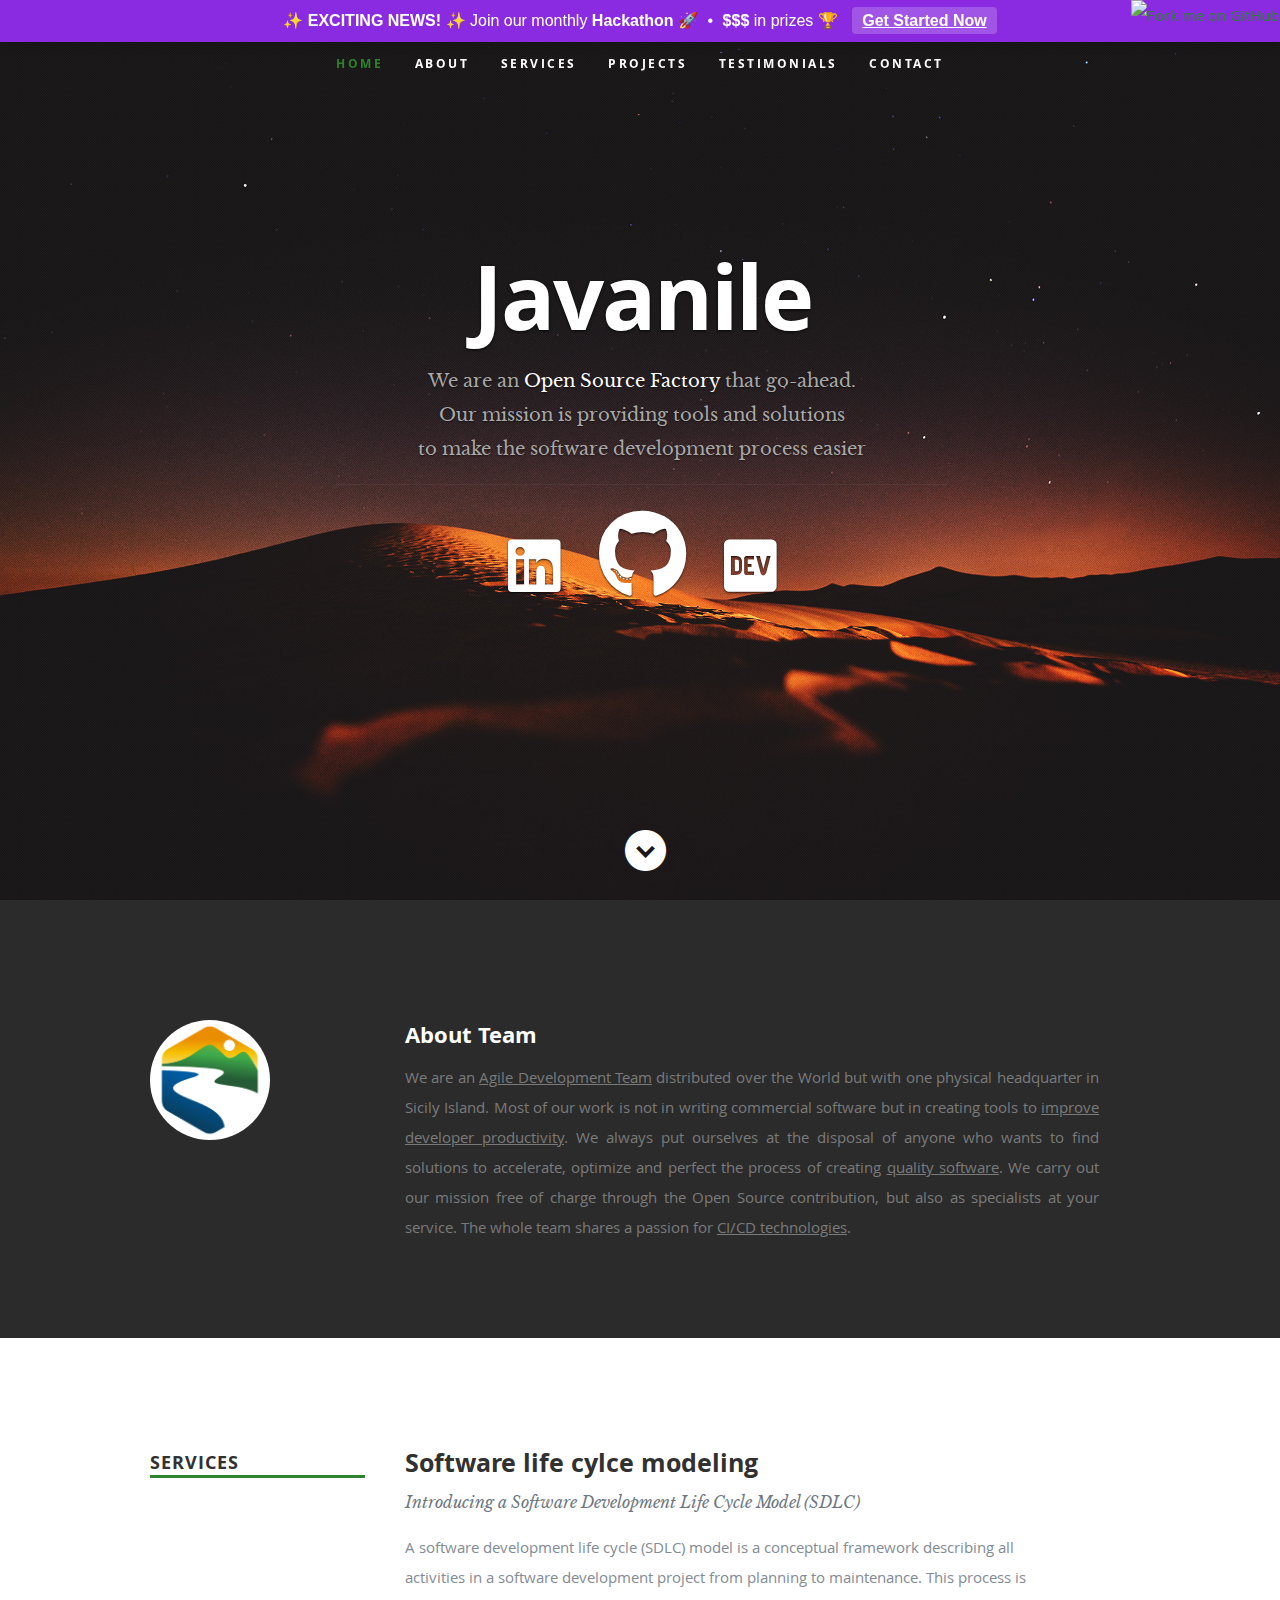
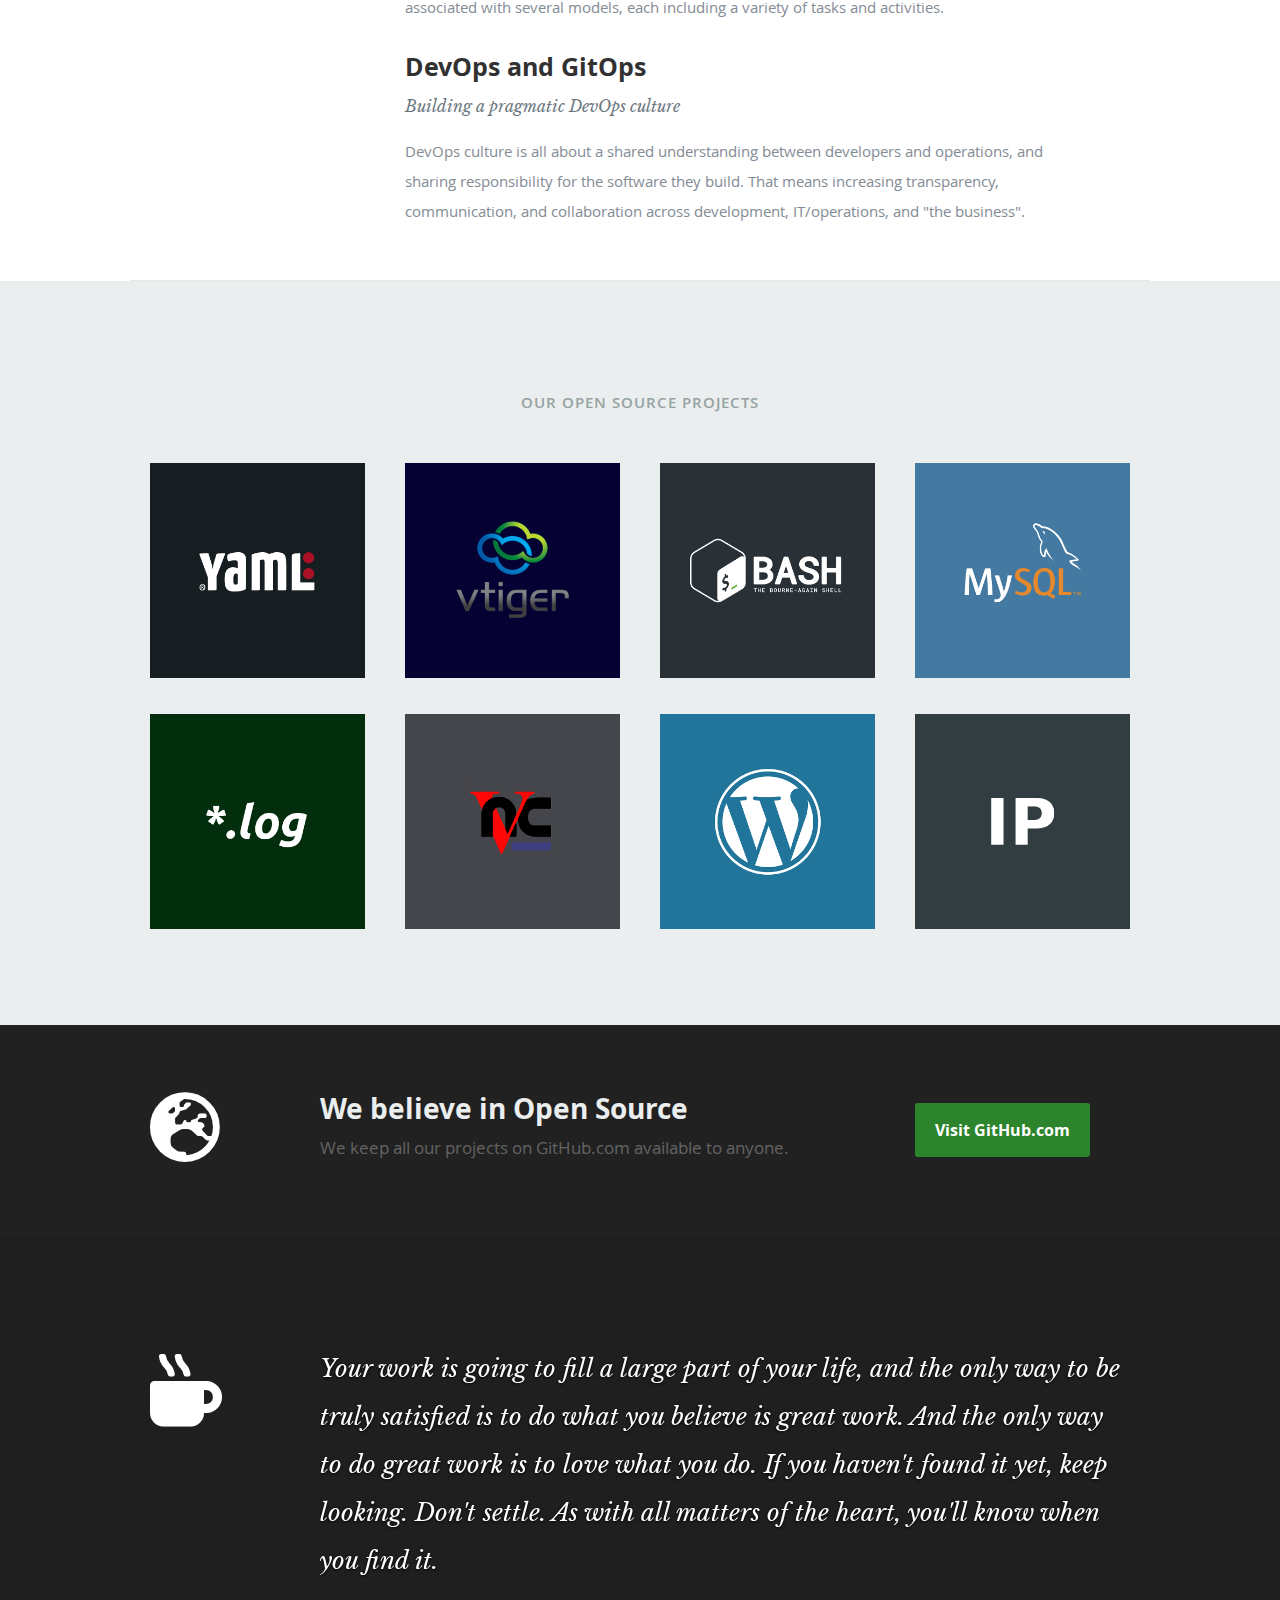
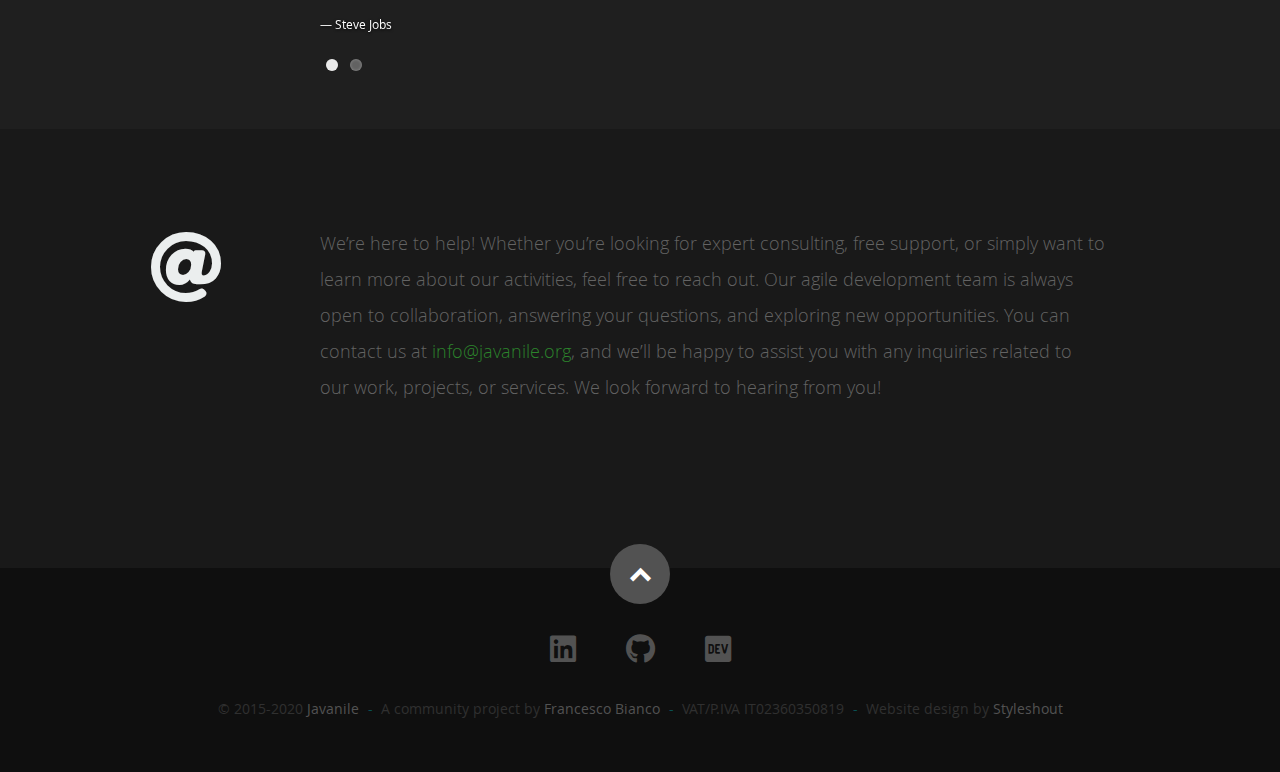
==== index.html @ e73f5335 "update" ====
<!DOCTYPE html>
<!--[if lt IE 8 ]><html class="no-js ie ie7" lang="en"> <![endif]-->
<!--[if IE 8 ]><html class="no-js ie ie8" lang="en"> <![endif]-->
<!--[if (gte IE 8)|!(IE)]><!--><html class="no-js" lang="en"> <!--<![endif]-->
<head>
    <script async src="https://www.googletagmanager.com/gtag/js?id=UA-172932044-1"></script>
    <script>window.dataLayer=window.dataLayer||[];function gtag(){dataLayer.push(arguments);}gtag('js', new Date());gtag('config', 'UA-172932044-1');</script>

    <meta charset="utf-8">
    <title>Javanile | 🛠 Tools Factory</title>
    <meta name="description" content="Our mission is providing tools and solutions to make the software development process easier">
    <meta name="keywords" content="Software Development Tools">
    <meta name="author" content="Javanile">

    <meta name="viewport" content="width=device-width, initial-scale=1, maximum-scale=1">

    <link rel="stylesheet" href="css/default.css">
    <link rel="stylesheet" href="css/layout.css">
    <link rel="stylesheet" href="css/media-queries.css">
    <link rel="stylesheet" href="css/magnific-popup.css">

    <script src="js/modernizr.js"></script>

    <link rel="shortcut icon" href="favicon.ico" >
</head>

<body>

<div style="position: fixed; top: 0; left: 0; width: 100%; background-color: #8a2be2; color: white; text-align: center; padding: 6px 0; font-family: 'Arial', sans-serif; font-size: 16px; box-shadow: 0 2px 10px rgba(0,0,0,0.2); z-index: 20;">
<span style="font-weight: bold;">✨ EXCITING NEWS! ✨</span> 
Join our monthly <span style="font-weight: bold;">Hackathon</span> 🚀 
<span style="display: inline-block; margin: 0 5px;">•</span> 
<span style="font-weight: bold;">$$$</span> in prizes 🏆 
<a href="https://www.javanile.org/hackathon/" target="_blank" style="color: white; text-decoration: underline; margin-left: 10px; background-color: rgba(255,255,255,0.2); padding: 5px 10px; border-radius: 4px; font-weight: bold;">Get Started Now</a>
</div>

    <header id="home">

        <nav id="nav-wrap">

            <a class="mobile-btn" href="#nav-wrap" title="Show navigation">Show navigation</a>
            <a class="mobile-btn" href="#" title="Hide navigation">Hide navigation</a>

            <ul id="nav" class="nav">
                <li class="current"><a class="smoothscroll" href="#home">Home</a></li>
                <li><a class="smoothscroll" href="#about">About</a></li>                
                <li><a class="smoothscroll" href="#services">Services</a></li>
                <li><a class="smoothscroll" href="#portfolio">Projects</a></li>
                <li><a class="smoothscroll" href="#testimonials">Testimonials</a></li>
                <li><a class="smoothscroll" href="#contact">Contact</a></li>
            </ul> <!-- end #nav -->

        </nav> <!-- end #nav-wrap -->

        <div class="row banner">
            <div class="banner-text">
                <h1 class="responsive-headline">
                    Javanile
                </h1>
                <h3>
                    We are an <span>Open Source Factory</span> that go-ahead.<br/>
                    Our mission is providing tools and solutions<br/>
                    to make the software development process easier
                </h3>
                <hr />
                <ul class="social">
                    <li><a href="https://www.linkedin.com/company/javanile" target="_blank"><i class="fab fa-2x fa-linkedin"></i></a></li>
                    <li><a href="https://github.com/javanile" target="_blank"><i class="fab fa-3x fa-github"></i></a></li>
                    <li><a href="https://dev.to/javanile" target="_blank"><i class="fab fa-2x fa-dev"></i></a></li>
                </ul>
            </div>
        </div>

        <p class="scrolldown">
            <a class="smoothscroll" href="#about"><i class="icon-down-circle"></i></a>
        </p>

    </header>

    <section id="about">

        <div class="row">

            <div class="three columns">
                <img class="profile-pic"  src="images/avatar.png" alt="Javanile" />
            </div>

            <div class="nine columns main-col">

                <h2>About Team</h2>

                <p align="justify">
                    We are an <u>Agile Development Team</u> distributed over the World but with one physical headquarter in Sicily Island.
                    Most of our work is not in writing commercial software but in creating tools to <u>improve developer productivity</u>.
                    We always put ourselves at the disposal of anyone who wants to find solutions to accelerate,
                    optimize and perfect the process of creating <u>quality software</u>.
                    We carry out our mission free of charge through the Open Source contribution,
                    but also as specialists at your service. The whole team shares a passion for <u>CI/CD technologies</u>.
                </p>

                <!--
                <div class="row">

                    <div class="columns contact-details">
                        <h2>Contact Details</h2>
                        <p class="address">
                            <span>Francesco Bianco (Founder)</span><br>
                            <span>
                                Via Garibaldi, 63<br>
                                91028 Partanna (TP), Italy
                            </span><br>
                            <span>info@javanile.org</span>
                        </p>
                    </div>

                    <div class="columns download">
                        <p>
                            <a href="resume.html" class="button">
                                <i class="fa fa-download"></i>
                                Download Resume
                            </a>
                        </p>
                    </div>

                </div>
                -->

            </div>

        </div>

    </section>
   
    <section id="services" class="text-section">
        <div class="row divider">

         <div class="three columns header-col">
            <h1><span>Services</span></h1>
         </div>

         <div class="nine columns main-col">

            <div class="row item">

               <div class="twelve columns">

                  <h3>Software life cylce modeling</h3>
                  <p class="info">Introducing a Software Development Life Cycle Model (SDLC)</p>

                  <p>
			  A software development life cycle (SDLC) model is a conceptual framework describing all activities 
			  in a software development project from planning to maintenance. 
			  This process is associated with several models, each including a variety of tasks and activities.
                  </p>

               </div>

            </div> <!-- item end -->

            <div class="row item">

               <div class="twelve columns">

                  <h3>DevOps and GitOps</h3>
                  <p class="info">Building a pragmatic DevOps culture</p>

                  <p>
                  	DevOps culture is all about a shared understanding between developers and operations, 
			and sharing responsibility for the software they build. That means increasing transparency, 
			communication, and collaboration across development, IT/operations, and "the business".
                  </p>

               </div>

            </div> <!-- item end -->

         </div> <!-- main-col end -->

      </div>
    </section>

    <section id="portfolio">

      <div class="row">

         <div class="twelve columns collapsed">

            <h1>Our Open Source Projects</h1>

            <div id="portfolio-wrapper" class="bgrid-quarters s-bgrid-thirds cf">

          	   <div class="columns portfolio-item">
                  <div class="item-wrap">
                     <a href="https://github.com/javanile/yamlinc" target="_blank" title="Yamlinc">
                        <img alt="" src="images/portfolio/yaml.png">
                        <div class="overlay">
                            <div class="portfolio-item-meta">
                            <h5>Yamlinc</h5>
                            <p>YAML file processor</p>
                            </div>
                        </div>
                     </a>
                  </div>
          		</div>

               <div class="columns portfolio-item">
                  <div class="item-wrap">
                     <a href="https://github.com/javanile/vtiger" target="_blank" title="Vtiger on Docker">
                        <img alt="" src="images/portfolio/vtiger.jpg">
                        <div class="overlay">
                           <div class="portfolio-item-meta">
          					      <h5>Vtiger on Docker</h5>
                              <p>DevOps for Vtiger CRM</p>
          					   </div>
                        </div>
                     </a>
                  </div>
          		</div>

                <div class="columns portfolio-item">
                  <div class="item-wrap">

                     <a href="https://github.com/javanile/lcov.sh" target="_blank" title="LCOV.sh">
                        <img alt="" src="images/portfolio/bash.jpg">
                        <div class="overlay">
                           <div class="portfolio-item-meta">
          					      <h5>LCOV for BASH</h5>
                              <p>Code coverage for scripts</p>
          					   </div>
                        </div>
                     </a>

                  </div>
          		</div>

                <div class="columns portfolio-item">
                    <div class="item-wrap">
                        <a href="https://github.com/javanile/moldable" target="_blank" title="Moldable">
                            <img alt="" src="images/portfolio/mysql.png">
                            <div class="overlay">
                                <div class="portfolio-item-meta">
                                    <h5>Moldable</h5>
                                    <p>CI/CD meets MySQL</p>
                                </div>
                            </div>
                        </a>
                    </div>
          		</div>

                <div class="columns portfolio-item">
                    <div class="item-wrap">
                        <a href="https://github.com/javanile/watch-log" target="_blank" title="WatchLog">
                            <img alt="" src="images/portfolio/log.png">
                            <div class="overlay">
                                <div class="portfolio-item-meta">
          					        <h5>Log files watcher</h5>
                                    <p>Branding</p>
          					   </div>
                            </div>
                        </a>
                    </div>
                </div>

               <div class="columns portfolio-item">
                  <div class="item-wrap">

                     <a href="https://github.com/javanile/novnc" target="_blank" title="NoVNC">
                        <img alt="" src="images/portfolio/vnc.png">
                        <div class="overlay">
                           <div class="portfolio-item-meta">
          					      <h5>NoVNC</h5>
                              <p>Enable your BDD</p>
          					   </div>
                        </div>
                     </a>

                  </div>
          		</div> <!-- item end -->

                <div class="columns portfolio-item">
                    <div class="item-wrap">
                        <a href="https://github.com/javanile/granular" target="_blank" title="Granular">
                            <img alt="" src="images/portfolio/wordpress.png">
                            <div class="overlay">
                                <div class="portfolio-item-meta">
                                    <h5>Granular</h5>
                                    <p>OOP for WordPress</p>
          					    </div>
                            </div>
                        </a>
                    </div>
                </div>

               <div class="columns portfolio-item">
                  <div class="item-wrap">

                     <a href="https://github.com/javanile/ipqueue" target="_blank" title="IPQueue">
                        <img alt="" src="images/portfolio/ip.png">
                        <div class="overlay">
                           <div class="portfolio-item-meta">
          					      <h5>IpQueue</h5>
                              <p>Service discovery made easy</p>
          					   </div>
                        </div>
                     </a>

                  </div>
          		</div>  <!-- item end -->

            </div> <!-- portfolio-wrapper end -->

         </div> <!-- twelve columns end -->


         <!-- Modal Popup
	      --------------------------------------------------------------- -->

        <div id="modal-01" class="popup-modal mfp-hide">
            <img class="scale-with-grid" src="images/portfolio/modals/m-yaml.png" alt="" />
            <div class="description-box">
                <h4>Yamlinc</h4>
                <p>
                    Proin gravida nibh vel velit auctor aliquet. Aenean sollicitudin, lorem quis bibendum auctor,
                    nisi elit consequat ipsum, nec sagittis sem nibh id elit.
                </p>
                <span class="categories"><i class="fa fa-tag"></i>YAML, Swagger, OpenAPI, AWS</span>
            </div>
            <div class="link-box">
                <a href="https://github.com/javanile/yamlinc" target="_blank"><i class="fab fa-github"></i> GitHub</a> |
                <a href="https://github.com/javanile/yamlinc" target="_blank"><i class="fab fa-npm"></i> NPM</a>
                <!--a class="popup-modal-dismiss">Close</a-->
            </div>
        </div><!-- modal-01 End -->

        <div id="modal-02" class="popup-modal mfp-hide">
            <img class="scale-with-grid" src="images/portfolio/modals/m-console.jpg" alt="" />
            <div class="description-box">
                <h4>Console</h4>
                <p>
                    Proin gravida nibh vel velit auctor aliquet. Aenean sollicitudin, lorem quis bibendum auctor,
                    nisi elit consequat ipsum, nec sagittis sem nibh id elit.
                </p>
                <span class="categories"><i class="fa fa-tag"></i>Branding, Web Development</span>
            </div>
            <div class="link-box">
                <a href="http://www.behance.net">Details</a>
                <a class="popup-modal-dismiss">Close</a>
            </div>
        </div><!-- modal-02 End -->

         <div id="modal-03" class="popup-modal mfp-hide">

		      <img class="scale-with-grid" src="images/portfolio/modals/m-judah.jpg" alt="" />

		      <div class="description-box">
			      <h4>Judah</h4>
			      <p>Proin gravida nibh vel velit auctor aliquet. Aenean sollicitudin, lorem quis bibendum auctor, nisi elit consequat ipsum, nec sagittis sem nibh id elit.</p>
               <span class="categories"><i class="fa fa-tag"></i>Branding</span>
		      </div>

            <div class="link-box">
               <a href="http://www.behance.net">Details</a>
		         <a class="popup-modal-dismiss">Close</a>
            </div>

	      </div><!-- modal-03 End -->

         <div id="modal-04" class="popup-modal mfp-hide">

		      <img class="scale-with-grid" src="images/portfolio/modals/m-intothelight.jpg" alt="" />

		      <div class="description-box">
			      <h4>Into the Light</h4>
			      <p>Proin gravida nibh vel velit auctor aliquet. Aenean sollicitudin, lorem quis bibendum auctor, nisi elit consequat ipsum, nec sagittis sem nibh id elit.</p>
               <span class="categories"><i class="fa fa-tag"></i>Photography</span>
		      </div>

            <div class="link-box">
               <a href="http://www.behance.net">Details</a>
		         <a class="popup-modal-dismiss">Close</a>
            </div>

	      </div><!-- modal-04 End -->

         <div id="modal-05" class="popup-modal mfp-hide">

		      <img class="scale-with-grid" src="images/portfolio/modals/m-farmerboy.jpg" alt="" />

		      <div class="description-box">
			      <h4>Farmer Boy</h4>
			      <p>Proin gravida nibh vel velit auctor aliquet. Aenean sollicitudin, lorem quis bibendum auctor, nisi elit consequat ipsum, nec sagittis sem nibh id elit.</p>
               <span class="categories"><i class="fa fa-tag"></i>Branding, Webdesign</span>
		      </div>

            <div class="link-box">
               <a href="http://www.behance.net">Details</a>
		         <a class="popup-modal-dismiss">Close</a>
            </div>

	      </div><!-- modal-05 End -->

         <div id="modal-06" class="popup-modal mfp-hide">

		      <img class="scale-with-grid" src="images/portfolio/modals/m-girl.jpg" alt="" />

		      <div class="description-box">
			      <h4>Girl</h4>
			      <p>Proin gravida nibh vel velit auctor aliquet. Aenean sollicitudin, lorem quis bibendum auctor, nisi elit consequat ipsum, nec sagittis sem nibh id elit.</p>
               <span class="categories"><i class="fa fa-tag"></i>Photography</span>
		      </div>

            <div class="link-box">
               <a href="http://www.behance.net">Details</a>
		         <a class="popup-modal-dismiss">Close</a>
            </div>

	      </div><!-- modal-06 End -->

         <div id="modal-07" class="popup-modal mfp-hide">

		      <img class="scale-with-grid" src="images/portfolio/modals/m-origami.jpg" alt="" />

		      <div class="description-box">
			      <h4>Origami</h4>
			      <p>Proin gravida nibh vel velit auctor aliquet. Aenean sollicitudin, lorem quis bibendum auctor, nisi elit consequat ipsum, nec sagittis sem nibh id elit.</p>
               <span class="categories"><i class="fa fa-tag"></i>Branding, Illustration</span>
		      </div>

            <div class="link-box">
               <a href="http://www.behance.net">Details</a>
		         <a class="popup-modal-dismiss">Close</a>
            </div>

	      </div><!-- modal-07 End -->

         <div id="modal-08" class="popup-modal mfp-hide">

		      <img class="scale-with-grid" src="images/portfolio/modals/m-retrocam.jpg" alt="" />

		      <div class="description-box">
			      <h4>Retrocam</h4>
			      <p>Proin gravida nibh vel velit auctor aliquet. Aenean sollicitudin, lorem quis bibendum auctor, nisi elit consequat ipsum, nec sagittis sem nibh id elit.</p>
               <span class="categories"><i class="fa fa-tag"></i>Webdesign, Photography</span>
		      </div>

            <div class="link-box">
               <a href="http://www.behance.net">Details</a>
		         <a class="popup-modal-dismiss">Close</a>
            </div>

	      </div><!-- modal-01 End -->


      </div> <!-- row End -->

   </section>

    <!-- Call-To-Action Section
    ================================================== -->
    <section id="call-to-action">
        <div class="row">

            <div class="two columns header-col">
                <h1><span>Get Hosting.</span></h1>
            </div>

            <div class="seven columns">
                <h2>We believe in Open Source</h2>
                <p>
                    We keep all our projects on GitHub.com available to anyone.
                </p>
            </div>

            <div class="three columns action">
                <a href="https://github.com/javanile" target="_blank" class="button">Visit GitHub.com</a>
            </div>

        </div>
    </section> <!-- Call-To-Action Section End-->


   <!-- Testimonials Section
   ================================================== -->
   <section id="testimonials">

      <div class="text-container">

         <div class="row">

            <div class="two columns header-col">

               <h1><span>Client Testimonials</span></h1>

            </div>

            <div class="ten columns flex-container">

               <div class="flexslider">

                  <ul class="slides">

                     <li>
                        <blockquote>
                           <p>
			   Your work is going to fill a large part of your life, and the only way to be truly satisfied is
                           to do what you believe is great work. And the only way to do great work is to love what you do.
                           If you haven't found it yet, keep looking. Don't settle. As with all matters of the heart, you'll know when you find it.
                           </p>
                           <cite>Steve Jobs</cite>
                        </blockquote>
                     </li>

                     <li>
                        <blockquote>
                           <p>
			   This is Photoshop's version  of Lorem Ipsum. Proin gravida nibh vel velit auctor aliquet.
                           Aenean sollicitudin, lorem quis bibendum auctor, nisi elit consequat ipsum, nec sagittis sem
                           nibh id elit. Duis sed odio sit amet nibh vulputate cursus a sit amet mauris.
                           </p>
                           <cite>Mr. Adobe</cite>
                        </blockquote>
                     </li>

                  </ul>

               </div> 

            </div> 

         </div> <!-- row ends -->

       </div>  <!-- text-container ends -->

   </section> <!-- Testimonials Section End-->


   <!-- Contact Section
   ================================================== -->
   <section id="contact">

         <div class="row section-head">

            <div class="two columns header-col">

               <h1><span>Get In Touch.</span></h1>

            </div>

            <div class="ten columns">

                  <p class="lead">

                      We’re here to help! Whether you’re looking for expert consulting, free support, or simply want to learn more about our activities, feel free to reach out. Our agile development team is always open to collaboration, answering your questions, and exploring new opportunities.

                      You can contact us at <a href="mailto:info@javanile.org">info@javanile.org</a>, and we’ll be happy to assist you with any inquiries related to our work, projects, or services. We look forward to hearing from you!
                  </p>

            </div>

         </div>

        <div class="row">
	    <div class="two columns"></div>
            <div class="six columns">		

            </div>

            <aside class="four columns footer-widgets">

               <div class="widget widget_contact">
                   <!--
                   <h4>Address</h4>
                   <p class="address">
                       Javanile (at ForgeH office)<br>
                       Via Giuseppe Garibaldi, 63<br>
                       91028 Partanna (TP) - Italy<br>
                   </p>
                   -->
               </div>

               <div class="widget widget_tweets">
                    <!--
                  <h4 class="widget-title">Relevant Tweets</h4>

                  <ul id="twitter">
                     <li>
                        <span>
                            That is an interesting idea. How would I discover what scripts are available in the registry to run via zionrc?
                            I think you need an HTTP website with search / popular scripts list similar to NPM, for discoverability.
                            Don't want to discourage you but its hard to use right now <br/>
                            <a href="https://twitter.com/nathankpeck/status/1216811515287887876" target="_blank">See on twitter</a>
                        </span>
                        <b><a href="https://twitter.com/nathankpeck" target="_blank">by Nathan Peck (@nathankpeck)</a></b>
                     </li>
                     <li>
                        <span>
                            Thanks for getting in touch. We have resolved this issue with our landing pages.
                            The "app" itself was not affected, just pages like http://styleci.io/signup.
                            http://github.styleci.io was not affected. <br/>
                            <a href="https://twitter.com/TeamStyleCI/status/1187071629223960577" target="_blank">See on twitter</a>
                        </span>
                        <b><a href="https://twitter.com/TeamStyleCI" target="_blank">by Team StyleCI (@TeamStyleCI)</a></b>
                     </li>
                  </ul>
-->
		         </div>

            </aside>

        </div>

    </section> <!-- Contact Section End-->


   <!-- footer
   ================================================== -->
   <footer>

      <div class="row">

         <div class="twelve columns">

            <ul class="social-links">
                <li><a href="https://www.linkedin.com/company/javanile" target="_blank"><i class="fab fa-linkedin"></i></a></li>
                <li><a href="https://github.com/javanile" target="_blank"><i class="fab fa-github"></i></a></li>
                <li><a href="https://dev.to/javanile" target="_blank"><i class="fab fa-dev"></i></a></li>
            </ul>

            <ul class="copyright">
                <li>&copy; 2015-2020 <a title="Javanile" href="https://www.javanile.org">Javanile</a></li>
                <li>A community project by <a title="Francesco Bianco" href="https://www.linkedin.com/in/bianco1981/" target="_blank">Francesco Bianco</a></li>
                <li>VAT/P.IVA IT02360350819</li>
                <li>Website design by <a title="Styleshout" href="http://www.styleshout.com/" target="_blank">Styleshout</a></li>
            </ul>

         </div>

         <div id="go-top"><a class="smoothscroll" title="Back to Top" href="#home"><i class="icon-up-open"></i></a></div>

      </div>

   </footer> <!-- Footer End-->
	
   <a href="https://github.com/javanile/javanile.github.io" target="_blank">
   	<img src="https://github.blog/wp-content/uploads/2008/12/forkme_right_green_007200.png?resize=149%2C149"
	     style="position:fixed;top:0;right:0;border:0;z-index:20"
	     width="149" height="149"  
	     class="attachment-full size-full" 
	     alt="Fork me on GitHub" data-recalc-dims="1" />
   </a>

   <!-- Java Script
   ================================================== -->
   <script src="https://ajax.googleapis.com/ajax/libs/jquery/1.10.2/jquery.min.js"></script>
   <script>window.jQuery || document.write('<script src="js/jquery-1.10.2.min.js"><\/script>')</script>
   <script type="text/javascript" src="js/jquery-migrate-1.2.1.min.js"></script>

   <script src="js/jquery.flexslider.js"></script>
   <script src="js/waypoints.js"></script>
   <script src="js/jquery.fittext.js"></script>
   <script src="js/magnific-popup.js"></script>
   <script src="js/init.js"></script>	
   <script type="text/javascript" id="hs-script-loader" async defer src="//js.hs-scripts.com/6928338.js"></script>

   <!-- Cloudflare Web Analytics --><script defer src='https://static.cloudflareinsights.com/beacon.min.js' data-cf-beacon='{"token": "0de62b9bc7ff42e1a4fd17b4a46e2e1b"}'></script><!-- End Cloudflare Web Analytics -->
</body>

</html>
---- css/default.css ----
/*
=====================================================================
*   Ceevee v1.0 Default Stylesheet
*   url: styleshout.com
*   03-17-2014
=====================================================================

TOC:
a. Webfonts and Icon fonts
b. Reset
c. Default Styles
   1. Basic
   2. Typography
   3. Links
   4. Images
   5. Buttons
   6. Forms
d. Grid
e. Others
   1. Clearing
   2. Misc

=====================================================================  */

/* ------------------------------------------------------------------ */
/* a. Webfonts and Icon fonts
 ------------------------------------------------------------------ */

@import url("fonts.css");
@import url("fontello/css/fontello.css");
@import url("font-awesome/css/all.min.css");

/* ------------------------------------------------------------------
/* b. Reset
      Adapted from:
      Normalize.css - https://github.com/necolas/normalize.css/
      HTML5 Doctor Reset - html5doctor.com/html-5-reset-stylesheet/
/* ------------------------------------------------------------------ */

html, body, div, span, object, iframe,
h1, h2, h3, h4, h5, h6, p, blockquote, pre,
abbr, address, cite, code,
del, dfn, em, img, ins, kbd, q, samp,
small, strong, sub, sup, var,
b, i,
dl, dt, dd, ol, ul, li,
fieldset, form, label, legend,
table, caption, tbody, tfoot, thead, tr, th, td,
article, aside, canvas, details, figcaption, figure,
footer, header, hgroup, menu, nav, section, summary,
time, mark, audio, video {
   margin: 0;
   padding: 0;
   border: 0;
   outline: 0;
   font-size: 100%;
   vertical-align: baseline;
   background: transparent;
}

article,aside,details,figcaption,figure,
footer,header,hgroup,menu,nav,section {
   display: block;
}

audio,
canvas,
video {
   display: inline-block;
}

audio:not([controls]) {
   display: none;
   height: 0;
}

[hidden] { display: none; }

code, kbd, pre, samp {
   font-family: monospace, serif;
   font-size: 1em;
}

pre {
   white-space: pre;
   white-space: pre-wrap;
   word-wrap: break-word;
}

blockquote, q { quotes: "\"" "\""; }

blockquote:before, blockquote:after,
q:before, q:after {
   content: '';
   content: none;
}

ins {
   background-color: #ff9;
   color: #000;
   text-decoration: none;
}

mark {
   background-color: #A7F4F6;
   color: #555;
}

del { text-decoration: line-through; }

abbr[title], dfn[title] {
   border-bottom: 1px dotted;
   cursor: help;
}

table {
   border-collapse: collapse;
   border-spacing: 0;
}


/* ------------------------------------------------------------------ */
/* c. Default and Basic Styles
      Adapted from:
      Skeleton CSS Framework - http://www.getskeleton.com/
      Typeplate Typographic Starter Kit - http://typeplate.com/
/* ------------------------------------------------------------------ */

/*  1. Basic  ------------------------------------------------------- */

*,
*:before,
*:after {
   -moz-box-sizing: border-box;
   -webkit-box-sizing: border-box;
   box-sizing: border-box;
}

html {
   font-size: 62.5%;
   -webkit-font-smoothing: antialiased;
}

body {
   background: #fff;
   font-family: 'opensans-regular', sans-serif;
   font-weight: normal;
   font-size: 15px;
   line-height: 30px;
	color: #838C95;

   -webkit-font-smoothing: antialiased; /* Fix for webkit rendering */
	-webkit-text-size-adjust: 100%;
}

/*  2. Typography
       Vertical rhythm with leading derived from 6
--------------------------------------------------------------------- */

h1, h2, h3, h4, h5, h6 {
   color: #313131;
	font-family: 'opensans-bold', sans-serif;
   font-weight: normal;
}
h1 a, h2 a, h3 a, h4 a, h5 a, h6 a { font-weight: inherit; }
h1 { font-size: 38px; line-height: 42px; margin-bottom: 12px; letter-spacing: -1px; }
h2 { font-size: 28px; line-height: 36px; margin-bottom: 6px; }
h3 { font-size: 22px; line-height: 30px; margin-bottom: 12px; }
h4 { font-size: 20px; line-height: 30px; margin-bottom: 6px; }
h5 { font-size: 18px; line-height: 30px; }
h6 { font-size: 14px; line-height: 30px; }
.subheader { }

p { margin: 0 0 30px 0; }
p img { margin: 0; }
p.lead {
   font: 19px/36px 'opensans-light', sans-serif;
   margin-bottom: 18px;
}

/* for 'em' and 'strong' tags, font-size and line-height should be same with
the body tag due to rendering problems in some browsers */
em { font: 15px/30px 'opensans-italic', sans-serif; }
strong, b { font: 15px/30px 'opensans-bold', sans-serif; }
small { font-size: 11px; line-height: inherit; }

/*	Blockquotes */
blockquote {
   margin: 30px 0px;
   padding-left: 40px;
   position: relative;
}
blockquote:before {
   content: "\201C";
   opacity: 0.45;
   font-size: 80px;
   line-height: 0px;
   margin: 0;
   font-family: arial, sans-serif;

   position: absolute;
   top:  30px;
	left: 0;
}
blockquote p {
   font-family: 'librebaskerville-italic', serif;
   padding: 0;
   font-size: 18px;
   line-height: 36px;
}
blockquote cite {
   display: block;
   font-size: 12px;
   font-style: normal;
   line-height: 18px;
}
blockquote cite:before { content: "\2014 \0020"; }
blockquote cite a,
blockquote cite a:visited { color: #8B9798; border: none }

/* ---------------------------------------------------------------------
/*  Pull Quotes Markup
/*
    <aside class="pull-quote">
		<blockquote>
			<p></p>
		</blockquote>
	 </aside>
/*
/* --------------------------------------------------------------------- */
.pull-quote {
   position: relative;
	padding: 18px 30px 18px 0px;
}
.pull-quote:before,
.pull-quote:after {
	height: 1em;
	opacity: 0.45;
	position: absolute;
	font-size: 80px;
   font-family: Arial, Sans-Serif;
}
.pull-quote:before {
	content: "\201C";
	top:  33px;
	left: 0;
}
.pull-quote:after {
	content: '\201D';
	bottom: -33px;
	right: 0;
}
.pull-quote blockquote {
   margin: 0;
}
.pull-quote blockquote:before {
   content: none;
}

/* Abbreviations */
abbr {
   font-family: 'opensans-bold', sans-serif;
	font-variant: small-caps;
	text-transform: lowercase;
   letter-spacing: .5px;
	color: gray;
}
abbr:hover { cursor: help; }

/* drop cap */
.drop-cap:first-letter {
	float: left;
	margin: 0;
	padding: 14px 6px 0 0;
	font-size: 84px;
	font-family: /* Copperplate */ 'opensans-bold', sans-serif;
   line-height: 60px;
	text-indent: 0;
	background: transparent;
	color: inherit;
}

hr { border: solid #E3E3E3; border-width: 1px 0 0; clear: both; margin: 11px 0 30px; height: 0; }


/*  3. Links  ------------------------------------------------------- */

a, a:visited {
   text-decoration: none;
   outline: 0;
   color: #2C842C;

   -webkit-transition: color .3s ease-in-out;
   -moz-transition: color .3s ease-in-out;
   -o-transition: color .3s ease-in-out;
   transition: color .3s ease-in-out;
}
a:hover, a:focus { color: #313131; }
p a, p a:visited { line-height: inherit; }


/*  4. List  --------------------------------------------------------- */

ul, ol { margin-bottom: 24px; margin-top: 12px; }
ul { list-style: none outside; }
ol { list-style: decimal; }
ol, ul.square, ul.circle, ul.disc { margin-left: 30px; }
ul.square { list-style: square outside; }
ul.circle { list-style: circle outside; }
ul.disc { list-style: disc outside; }
ul ul, ul ol,
ol ol, ol ul { margin: 6px 0 6px 30px; }
ul ul li, ul ol li,
ol ol li, ol ul li { margin-bottom: 6px; }
li { line-height: 18px; margin-bottom: 12px; }
ul.large li { }
li p { }

/* ---------------------------------------------------------------------
/*  Stats Tab Markup

    <ul class="stats-tabs">
		<li><a href="#">[value]<b>[name]</b></a></li>
	 </ul>

    Extend this object into your markup.
/*
/* --------------------------------------------------------------------- */
.stats-tabs {
   padding: 0;
   margin: 24px 0;
}
.stats-tabs li {
	display: inline-block;
	margin: 0 10px 18px 0;
	padding: 0 10px 0 0;
	border-right: 1px solid #ccc;
}
.stats-tabs li:last-child {
	margin: 0;
	padding: 0;
	border: none;
}
.stats-tabs li a {
	display: inline-block;
	font-size: 22px;
	font-family: 'opensans-bold', sans-serif;
   border: none;
   color: #313131;
}
.stats-tabs li a:hover {
   color:#2C842C;
}
.stats-tabs li a b {
	display: block;
	margin: 6px 0 0 0;
	font-size: 13px;
	font-family: 'opensans-regular', sans-serif;
   color: #8B9798;
}

/* definition list */
dl { margin: 12px 0; }
dt { margin: 0; color:#2C842C; }
dd { margin: 0 0 0 20px; }

/* Lining Definition Style Markup */
.lining dt,
.lining dd {
	display: inline;
	margin: 0;
}
.lining dt + dt:before,
.lining dd + dt:before {
	content: "\A";
	white-space: pre;
}
.lining dd + dd:before {
	content: ", ";
}
.lining dd:before {
	content: ": ";
	margin-left: -0.2em;
}

/* Dictionary Definition Style Markup */
.dictionary-style dt {
	display: inline;
	counter-reset: definitions;
}
.dictionary-style dt + dt:before {
	content: ", ";
	margin-left: -0.2em;
}
.dictionary-style dd {
	display: block;
	counter-increment: definitions;
}
.dictionary-style dd:before {
	content: counter(definitions, decimal) ". ";
}

/* Pagination */
.pagination {
   margin: 36px auto;
   text-align: center;
}
.pagination ul li {
   display: inline-block;
   margin: 0;
   padding: 0;
}
.pagination .page-numbers {
   font: 15px/18px 'opensans-bold', sans-serif;
   display: inline-block;
   padding: 6px 10px;
   margin-right: 3px;
   margin-bottom: 6px;
	color: #6E757C;
	background-color: #E6E8EB;

	-webkit-transition: all 200ms ease-in-out;
	-moz-transition: all 200ms ease-in-out;
	-o-transition: all 200ms ease-in-out;
	-ms-transition: all 200ms ease-in-out;
	transition: all 200ms ease-in-out;

   -moz-border-radius: 3px;
   -webkit-border-radius: 3px;
   -khtml-border-radius: 3px;
	border-radius: 3px;
}
.pagination .page-numbers:hover {
   background: #838A91;
   color: #fff;
}
.pagination .current,
.pagination .current:hover {
   background-color: #2C842C;
   color: #fff;
}
.pagination .inactive,
.pagination .inactive:hover {
   background-color: #E6E8EB;
	color: #A9ADB2;
}
.pagination .prev, .pagination .next {}

/*  5. Images  --------------------------------------------------------- */

img {
   max-width: 100%;
   height: auto;
}
img.pull-right { margin: 12px 0px 0px 18px; }
img.pull-left { margin: 12px 18px 0px 0px; }

/*  6. Buttons  --------------------------------------------------------- */

.button,
.button:visited,
button,
input[type="submit"],
input[type="reset"],
input[type="button"] {
   font: 16px/30px 'opensans-bold', sans-serif;
   background: #2C842C;
   display: inline-block;
	text-decoration: none;
   letter-spacing: 0;
   color: #fff;
	padding: 12px 20px;
	margin-bottom: 18px;
   border: none;
   cursor: pointer;
   height: auto;

   -webkit-transition: all .2s ease-in-out;
	-moz-transition: all .2s ease-in-out;
	-o-transition: all .2s ease-in-out;
	-ms-transition: all .2s ease-in-out;
	transition: all .2s ease-in-out;

   -moz-border-radius: 3px;
   -webkit-border-radius: 3px;
   -khtml-border-radius: 3px;
   border-radius: 3px;
}

.button:hover,
button:hover,
input[type="submit"]:hover,
input[type="reset"]:hover,
input[type="button"]:hover {
   background: #3d4145;
   color: #fff;
}

.button:active,
button:active,
input[type="submit"]:active,
input[type="reset"]:active,
input[type="button"]:active {
   background: #3d4145;
   color: #fff;
}

.button.full-width,
button.full-width,
input[type="submit"].full-width,
input[type="reset"].full-width,
input[type="button"].full-width {
	width: 100%;
	padding-left: 0 !important;
	padding-right: 0 !important;
	text-align: center;
}

/* Fix for odd Mozilla border & padding issues */
button::-moz-focus-inner,
input::-moz-focus-inner {
    border: 0;
    padding: 0;
}


/*  7. Forms  --------------------------------------------------------- */

form { margin-bottom: 24px; }
fieldset { margin-bottom: 24px; }

input[type="text"],
input[type="password"],
input[type="email"],
textarea,
select {
   display: block;
   padding: 18px 15px;
   margin: 0 0 24px 0;
   border: 0;
   outline: none;
   vertical-align: middle;
   min-width: 225px;
	max-width: 100%;
   font-size: 15px;
   line-height: 24px;
	color: #647373;
	background: #D3D9D9;

}

/* select { padding: 0;
   width: 220px;
   } */

input[type="text"]:focus,
input[type="password"]:focus,
input[type="email"]:focus,
textarea:focus {
   color: #B3B7BC;
	background-color: #3d4145;
}

textarea { min-height: 220px; }

label,
legend {
   font: 16px/24px 'opensans-bold', sans-serif;
	margin: 12px 0;
   color: #3d4145;
   display: block;
}
label span,
legend span {
	color: #8B9798;
   font: 14px/24px 'opensans-regular', sans-serif;
}

input[type="checkbox"],
input[type="radio"] {
    font-size: 15px;
    color: #737373;
}

input[type="checkbox"] { display: inline; }

/* ------------------------------------------------------------------ */
/* d. Grid
---------------------------------------------------------------------
   gutter = 40px.
/* ------------------------------------------------------------------ */

/* default
--------------------------------------------------------------- */
.row {
   width: 96%;
   max-width: 1020px;
   margin: 0 auto;
}
/* fixed width for IE8 */
.ie .row { width: 1000px ; }

.narrow .row { max-width: 980px; }

.row .row { width: auto; max-width: none; margin: 0 -20px; }

/* row clearing */
.row:before,
.row:after {
    content: " ";
    display: table;
}
.row:after {
    clear: both;
}

.column, .columns {
   position: relative;
   padding: 0 20px;
   min-height: 1px;
   float: left;
}
.column.centered, .columns.centered  {
    float: none;
    margin: 0 auto;
}

/* removed gutters */
.row.collapsed > .column,
.row.collapsed > .columns,
.column.collapsed, .columns.collapsed  { padding: 0; }

[class*="column"] + [class*="column"]:last-child { float: right; }
[class*="column"] + [class*="column"].end { float: right; }

/* column widths */
.row .one         { width: 8.33333%; }
.row .two         { width: 16.66667%; }
.row .three       { width: 25%; }
.row .four        { width: 33.33333%; }
.row .five        { width: 41.66667%; }
.row .six         { width: 50%; }
.row .seven       { width: 58.33333%; }
.row .eight       { width: 66.66667%; }
.row .nine        { width: 75%; }
.row .ten         { width: 83.33333%; }
.row .eleven      { width: 91.66667%; }
.row .twelve      { width: 100%; }

/* Offsets */
.row .offset-1    { margin-left: 8.33333%; }
.row .offset-2    { margin-left: 16.66667%; }
.row .offset-3    { margin-left: 25%; }
.row .offset-4    { margin-left: 33.33333%; }
.row .offset-5    { margin-left: 41.66667%; }
.row .offset-6    { margin-left: 50%; }
.row .offset-7    { margin-left: 58.33333%; }
.row .offset-8    { margin-left: 66.66667%; }
.row .offset-9    { margin-left: 75%; }
.row .offset-10   { margin-left: 83.33333%; }
.row .offset-11   { margin-left: 91.66667%; }

/* Push/Pull */
.row .push-1      { left: 8.33333%; }
.row .pull-1      { right: 8.33333%; }
.row .push-2      { left: 16.66667%; 	}
.row .pull-2      { right: 16.66667%; }
.row .push-3      { left: 25%; }
.row .pull-3      { right: 25%;	}
.row .push-4      { left: 33.33333%; }
.row .pull-4      { right: 33.33333%; }
.row .push-5      { left: 41.66667%; }
.row .pull-5      { right: 41.66667%; }
.row .push-6      { left: 50%; }
.row .pull-6      { right: 50%; }
.row .push-7      { left: 58.33333%; }
.row .pull-7      { right: 58.33333%; }
.row .push-8      { left: 66.66667%; 	}
.row .pull-8      { right: 66.66667%; }
.row .push-9      { left: 75%; }
.row .pull-9      { right: 75%; }
.row .push-10     { left: 83.33333%; }
.row .pull-10     { right: 83.33333%; }
.row .push-11     { left: 91.66667%; }
.row .pull-11     { right: 91.66667%; }

/* block grids
--------------------------------------------------------------------- */
.bgrid-sixths [class*="column"]   { width: 16.66667%; }
.bgrid-quarters [class*="column"] { width: 25%; }
.bgrid-thirds [class*="column"]   { width: 33.33333%; }
.bgrid-halves [class*="column"]   { width: 50%; }

[class*="bgrid"] [class*="column"] + [class*="column"]:last-child { float: left; }

/* Left clearing for block grid columns - columns that changes width in
different screen sizes. Allows columns with different heights to align
properly.
--------------------------------------------------------------------- */
.first { clear: left; }   /* first column in default screen */
.s-first { clear: none; } /* first column in smaller screens */

/* smaller screens
--------------------------------------------------------------- */
@media only screen and (max-width: 900px) {

   /* block grids on small screens */
   .s-bgrid-sixths [class*="column"]   { width: 16.66667%; }
   .s-bgrid-quarters [class*="column"] { width: 25%; }
   .s-bgrid-thirds [class*="column"]   { width: 33.33333%; }
   .s-bgrid-halves [class*="column"]   { width: 50%; }

   /* block grids left clearing */
   .first { clear: none; }
   .s-first { clear: left; }

}

/* mobile wide/smaller tablets
--------------------------------------------------------------- */
@media only screen and (max-width: 767px) {

   .row {
	   width: 460px;
	   margin: 0 auto;
      padding: 0;
	}
   .column, .columns {
	   width: auto !important;
	   float: none;
	   margin-left: 0;
	   margin-right: 0;
      padding: 0 30px;
   }
   .row .row { width: auto; max-width: none; margin: 0 -30px; }

   [class*="column"] + [class*="column"]:last-child { float: none; }
   [class*="bgrid"] [class*="column"] + [class*="column"]:last-child { float: none; }

   /* Offsets */
   .row .offset-1    { margin-left: 0%; }
   .row .offset-2    { margin-left: 0%; }
   .row .offset-3    { margin-left: 0%; }
   .row .offset-4    { margin-left: 0%; }
   .row .offset-5    { margin-left: 0%; }
   .row .offset-6    { margin-left: 0%; }
   .row .offset-7    { margin-left: 0%; }
   .row .offset-8    { margin-left: 0%; }
   .row .offset-9    { margin-left: 0%; }
   .row .offset-10   { margin-left: 0%; }
   .row .offset-11   { margin-left: 0%; }
}

/* mobile narrow
--------------------------------------------------------------- */
@media only screen and (max-width: 460px) {

   .row { width: auto; }

}

/* larger screens
--------------------------------------------------------------- */
@media screen and (min-width: 1200px) {

   .wide .row { max-width: 1180px; }

}

/* ------------------------------------------------------------------ */
/* e. Others
/* ------------------------------------------------------------------ */

/*  1. Clearing
    (http://nicolasgallagher.com/micro-clearfix-hack/
--------------------------------------------------------------------- */

.cf:before,
.cf:after {
    content: " ";
    display: table;
}
.cf:after {
    clear: both;
}

/*  2. Misc -------------------------------------------------------- */

.remove-bottom { margin-bottom: 0 !important; }
.half-bottom { margin-bottom: 12px !important; }
.add-bottom { margin-bottom: 24px !important; }
.no-border { border: none; }

.text-center  { text-align: center !important; }
.text-left    { text-align: left !important; }
.text-right   { text-align: right !important; }
.pull-left    { float: left !important; }
.pull-right   { float: right !important; }
.align-center {
	margin-left: auto !important;
	margin-right: auto !important;
	text-align: center !important;
}

ul.blob-list li {
    margin-right: 15px;
    display: inline-block;
}
---- css/layout.css ----
/*
=====================================================================
*   Ceevee v1.0 Layout Stylesheet
*   url: styleshout.com
*   03-18-2014
=====================================================================

   TOC:
   a. General Styles
   b. Header Styles
   c. About Section
   d. Resume Section
   e. Portfolio Section
   f. Call To Action Section
   g. Testimonials Section
   h. Contact Section
   i. Footer

===================================================================== */

/* ------------------------------------------------------------------ */
/* a. General Styles
/* ------------------------------------------------------------------ */

body { background: #0f0f0f; }

/* ------------------------------------------------------------------ */
/* b. Header Styles
/* ------------------------------------------------------------------ */

header {
   position: relative;
   height: 800px;
   min-height: 500px;
   width: 100%;
   background: #161415 url(../images/background.jpg) no-repeat top center;
   background-size: cover !important;
	-webkit-background-size: cover !important;
   text-align: center;
   overflow: hidden;
}

/* vertically center banner section */
header:before {
   content: '';
   display: inline-block;
   vertical-align: middle;
   height: 100%;
}
header .banner {
   display: inline-block;
   vertical-align: middle;
   margin: 0 auto;
   width: 85%;
   padding-bottom: 30px;
   text-align: center;
}

header .banner-text { width: 100%; }
header .banner-text h1 {
   font: 90px/1.1em 'opensans-bold', sans-serif;
   color: #fff;
   letter-spacing: -2px;
   margin: 0 auto 18px auto;
   text-shadow: 0px 1px 3px rgba(0, 0, 0, .8);
}
header .banner-text h3 {
   font: 18px/1.9em 'librebaskerville-regular', serif;
   color: #A8A8A8;
   margin: 0 auto;
   width: 70%;
   text-shadow: 0px 1px 2px rgba(0, 0, 0, .5);
}
header .banner-text h3 span,
header .banner-text h3 a {
   color: #fff;
}
header .banner-text hr {
   width: 60%;
   margin: 18px auto 24px auto;
   border-color: #2F2D2E;
   border-color: rgba(150, 150, 150, .1);
}

/* header social links */
header .social {
   margin: 24px 0;
   padding: 0;
   font-size: 30px;
   text-shadow: 0px 1px 2px rgba(0, 0, 0, .8);
}
header .social li {
   display: inline-block;
   margin: 0 15px;
   padding: 0;
}
header .social li a { color: #fff; }
header .social li a:hover { color: #2C842C; }

/* scrolldown link */
header .scrolldown a {
   position: absolute;
   bottom: 30px;
   left: 50%;
   margin-left: -23px;
   color: #fff;
   display: block;
   height: 41px;
   width: 41px;
   font-size: 41px;
   line-height: 41px;
   color: #fff;
   border-radius: 100%;

   -webkit-transition: all .3s ease-in-out;
   -moz-transition: all .3s ease-in-out;
   -o-transition: all .3s ease-in-out;
   transition: all .3s ease-in-out;
}
header .scrolldown a:hover { color: #2C842C; }

/* primary navigation
--------------------------------------------------------------------- */
#nav-wrap ul, #nav-wrap li, #nav-wrap a {
	 margin: 0;
	 padding: 0;
	 border: none;
	 outline: none;
}

/* nav-wrap */
#nav-wrap {
   font: 12px 'opensans-bold', sans-serif;
   width: 100%;
   text-transform: uppercase;
   letter-spacing: 2.5px;
   margin: 0 auto;
   z-index: 10;
   position: fixed;
   left: 0;
   top: 40px;
}
.opaque { background-color: #333; }

/* hide toggle button */
#nav-wrap > a.mobile-btn { display: none; }

ul#nav {
   min-height: 48px;
   width: auto;

   /* center align the menu */
   text-align: center;
}
ul#nav li {
   position: relative;
   list-style: none;
   height: 48px;
   display: inline-block;
}

/* Links */
ul#nav li a {

/* 8px padding top + 8px padding bottom + 32px line-height = 48px */

   display: inline-block;
   padding: 8px 13px;
   line-height: 32px;
	text-decoration: none;
   text-align: left;
   color: #fff;

	-webkit-transition: color .2s ease-in-out;
	-moz-transition: color .2s ease-in-out;
	-o-transition: color .2s ease-in-out;
	-ms-transition: color .2s ease-in-out;
	transition: color .2s ease-in-out;
}

ul#nav li a:active { background-color: transparent !important; }
ul#nav li.current a { color: #2C842C; }


/* ------------------------------------------------------------------ */
/* c. About Section
/* ------------------------------------------------------------------ */

#about {
   background: #2B2B2B;
   padding-top: 120px;
   padding-bottom: 66px;
   overflow: hidden;
}

#about a, #about a:visited  { color: #fff; }
#about a:hover, #about a:focus { color: #2C842C; }

#about h2 {
   font: 22px/30px 'opensans-bold', sans-serif;
   color: #fff;
   margin-bottom: 12px;
}
#about p {
   line-height: 30px;
   color: #7A7A7A;
}
#about .profile-pic {
   position: relative;
   width: 120px;
   height: 120px;
   border-radius: 100%;
}
#about .contact-details { width: 41.66667%; }
#about .download {
   width: 58.33333%;
   padding-top: 6px;
}
#about .main-col { padding-right: 5%; }
#about .download .button {
   margin-top: 6px;
   background: #444;
}
#about .download .button:hover {
   background: #fff;
   color: #2B2B2B;
}
#about .download .button i {
   margin-right: 15px;
   font-size: 20px;
}


/* ------------------------------------------------------------------ */
/* d. Resume Section
/* ------------------------------------------------------------------ */

.text-section {
   background: #fff;
   padding-top: 110px;
   padding-bottom: 0;
   overflow: hidden;
}

.text-section a, .text-section a:visited  { color: #2C842C; }
.text-section a:hover, .text-section a:focus { color: #313131; }

.text-section h1 {
   border-bottom: 3px solid #2C842C;
   font: 18px/24px 'opensans-bold', sans-serif;
   text-transform: uppercase;
   letter-spacing: 1px;
}
.text-section h1 span {
   padding-bottom: 6px;
}
.text-section h3 {
   font: 25px/30px 'opensans-bold', sans-serif;
}

.text-section .header-col { padding-top: 3px; }
.text-section .main-col { padding-right: 10%; }

.top-divider {
    margin-top: 24px;
    padding-top: 84px;
    border-top: 1px solid #E8E8E8;
}
.divider {
   margin-bottom: 0;
   padding-bottom: 24px;
   border-bottom: 1px solid #E8E8E8;
}
.text-section .info {
   font: 16px/24px 'librebaskerville-italic', serif;
   color: #6E7881;
   margin-bottom: 18px;
   margin-top: 9px;
}
.text-section .info span {
   margin-right: 5px;
   margin-left: 5px;
}
.text-section .date {
   font: 15px/24px 'opensans-regular', sans-serif;
   margin-top: 6px;
}

/*----------------------------------------------*/
/*	Skill Bars
/*----------------------------------------------*/

.bars {
	width: 95%;
	float: left;
	padding: 0;
	text-align: left;
}
.bars .skills {
  	margin-top: 36px;
   list-style: none;
}
.bars li {
   position: relative;
  	margin-bottom: 60px;
  	background: #ccc;
  	height: 42px;
  	border-radius: 3px;
}
.bars li em {
	font: 15px 'opensans-bold', sans-serif;
   color: #313131;
	text-transform: uppercase;
   letter-spacing: 2px;
	font-weight: normal;
   position: relative;
	top: -36px;
}
.bar-expand {
   position: absolute;
   left: 0;
   top: 0;

   margin: 0;
   padding-right: 24px;
  	background: #313131;
   display: inline-block;
  	height: 42px;
   line-height: 42px;
   border-radius: 3px 0 0 3px;
}

.photoshop {
  	width: 60%;
  	-moz-animation: photoshop 2s ease;
  	-webkit-animation: photoshop 2s ease;
}
.illustrator {
  	width: 55%;
  	-moz-animation: illustrator 2s ease;
  	-webkit-animation: illustrator 2s ease;
}
.wordpress {
  	width: 50%;
  	-moz-animation: wordpress 2s ease;
  	-webkit-animation: wordpress 2s ease;
}
.css {
  	width: 90%;
  	-moz-animation: css 2s ease;
  	-webkit-animation: css 2s ease;
}
.html5 {
  	width: 80%;
  	-moz-animation: html5 2s ease;
  	-webkit-animation: html5 2s ease;
}
.jquery {
  	width: 50%;
  	-moz-animation: jquery 2s ease;
  	-webkit-animation: jquery 2s ease;
}

@-moz-keyframes photoshop {
  0%   { width: 0px;  }
  100% { width: 60%;  }
}
@-moz-keyframes illustrator {
  0%   { width: 0px;  }
  100% { width: 55%;  }
}
@-moz-keyframes wordpress {
  0%   { width: 0px;  }
  100% { width: 50%;  }
}
@-moz-keyframes css {
  0%   { width: 0px;  }
  100% { width: 90%;  }
}
@-moz-keyframes html5 {
  0%   { width: 0px;  }
  100% { width: 80%;  }
}
@-moz-keyframes jquery {
  0%   { width: 0px;  }
  100% { width: 50%;  }
}

@-webkit-keyframes photoshop {
  0%   { width: 0px;  }
  100% { width: 60%;  }
}
@-webkit-keyframes illustrator {
  0%   { width: 0px;  }
  100% { width: 55%;  }
}
@-webkit-keyframes wordpress {
  0%   { width: 0px;  }
  100% { width: 50%;  }
}
@-webkit-keyframes css {
  0%   { width: 0px;  }
  100% { width: 90%;  }
}
@-webkit-keyframes html5 {
  0%   { width: 0px;  }
  100% { width: 80%;  }
}
@-webkit-keyframes jquery {
  0%   { width: 0px;  }
  100% { width: 50%;  }
}

/* ------------------------------------------------------------------ */
/* e. Portfolio Section
/* ------------------------------------------------------------------ */

#portfolio {
   background: #ebeeee;
   padding-top: 110px;
   padding-bottom: 60px;
}
#portfolio h1 {
   font: 15px/24px 'opensans-semibold', sans-serif;
   text-transform: uppercase;
   letter-spacing: 1px;
   text-align: center;
   margin-bottom: 48px;
   color: #95A3A3;
}

/* Portfolio Content */
#portfolio-wrapper .columns { margin-bottom: 36px; }
.portfolio-item .item-wrap {
   background: #fff;
   overflow: hidden;
   position: relative;

   -webkit-transition: all 0.3s ease-in-out;
	-moz-transition: all 0.3s ease-in-out;
	-o-transition: all 0.3s ease-in-out;
	-ms-transition: all 0.3s ease-in-out;
	transition: all 0.3s ease-in-out;
}
.portfolio-item .item-wrap a {
   display: block;
   cursor: pointer;
}

/* overlay */
.portfolio-item .item-wrap .overlay {
   position: absolute;
   left: 0;
   top: 0;
   width: 100%;
   height: 100%;

	opacity: 0;
	-moz-opacity: 0;
	filter:alpha(opacity=0);

   -webkit-transition: opacity 0.3s ease-in-out;
	-moz-transition: opacity 0.3s ease-in-out;
	-o-transition: opacity 0.3s ease-in-out;
	transition: opacity 0.3s ease-in-out;

   background: url(../images/overlay-bg.png) repeat;
}
.portfolio-item .item-wrap .link-icon {
   display: block;
   color: #fff;
   height: 30px;
   width: 30px;
   font-size: 18px;
   line-height: 30px;
   text-align: center;

   opacity: 0;
	-moz-opacity: 0;
	filter:alpha(opacity=0);

   -webkit-transition: opacity 0.3s ease-in-out;
	-moz-transition: opacity 0.3s ease-in-out;
	-o-transition: opacity 0.3s ease-in-out;
	transition: opacity 0.3s ease-in-out;

   position: absolute;
   top: 50%;
   left: 50%;
   margin-left: -15px;
   margin-top: -15px;
}
.portfolio-item .item-wrap img {
   vertical-align: bottom;
}
.portfolio-item .portfolio-item-meta { padding: 18px }
.portfolio-item .portfolio-item-meta h5 {
   font: 14px/21px 'opensans-bold', sans-serif;
   color: #fff;
}
.portfolio-item .portfolio-item-meta p {
   font: 12px/18px 'opensans-light', sans-serif;
   color: #c6c7c7;
   margin-bottom: 0;
}

/* on hover */
.portfolio-item:hover .overlay {
	opacity: 1;
	-moz-opacity: 1;
	filter:alpha(opacity=100);
}
.portfolio-item:hover .link-icon {
   opacity: 1;
	-moz-opacity: 1;
	filter:alpha(opacity=100);
}

/* popup modal */
.popup-modal {
	max-width: 550px;
	background: #fff;
	position: relative;
	margin: 0 auto;
}
.popup-modal .description-box { padding: 12px 36px 18px 36px; }
.popup-modal .description-box h4 {
   font: 15px/24px 'opensans-bold', sans-serif;
	margin-bottom: 12px;
   color: #111;
}
.popup-modal .description-box p {
	font: 14px/24px 'opensans-regular', sans-serif;
   color: #A1A1A1;
   margin-bottom: 12px;
}
.popup-modal .description-box .categories {
   font: 11px/21px 'opensans-light', sans-serif;
   color: #A1A1A1;
   text-transform: uppercase;
   letter-spacing: 2px;
   display: block;
   text-align: left;
}
.popup-modal .description-box .categories i {
   margin-right: 8px;
}
.popup-modal .link-box {
   padding: 18px 36px;
   background: #111;
   text-align: left;
}
.popup-modal .link-box a {
   color: #fff;
	font: 11px/21px 'opensans-bold', sans-serif;
	text-transform: uppercase;
   letter-spacing: 3px;
   cursor: pointer;
}
.popup-modal a:hover {	color: #00CCCC; }
.popup-modal a.popup-modal-dismiss { margin-left: 24px; }


/* fadein/fadeout effect for modal popup
/* ------------------------------------------------------------------ */

/* content at start */
.mfp-fade.mfp-wrap .mfp-content .popup-modal {
   opacity: 0;
   -webkit-transition: all 200ms ease-in-out;
	-moz-transition: all 200ms ease-in-out;
	-o-transition: all 200ms ease-in-out;
	-ms-transition: all 200ms ease-in-out;
   transition: all 200ms ease-in-out;
}
/* content fadein */
.mfp-fade.mfp-wrap.mfp-ready .mfp-content .popup-modal {
   opacity: 1;
}
/* content fadeout */
.mfp-fade.mfp-wrap.mfp-removing .mfp-content .popup-modal {
   opacity: 0;
}

/* ------------------------------------------------------------------ */
/* f. Call To Action Section
/* ------------------------------------------------------------------ */

#call-to-action {
   background: #212121;
   padding-top: 66px;
   padding-bottom: 60px;
}
#call-to-action h1 {
   font: 18px/24px 'opensans-bold', sans-serif;
    font-weight: 900;
   text-transform: uppercase;
   letter-spacing: 3px;
   color: #fff;
}
#call-to-action h1 span { display: none; }
#call-to-action .header-col h1:before {
   font-family: 'Font Awesome 5 Free';
   content: "\f7a2";
	padding-right: 10px;
	font-size: 72px;
   line-height: 72px;
   text-align: left;
   float: left;
   color: #fff;
}
#call-to-action .action {
   margin-top: 12px;
}
#call-to-action h2 {
   font: 28px/36px 'opensans-bold', sans-serif;
   color: #EBEEEE;
   margin-bottom: 6px;
}
#call-to-action h2 a {
   color: inherit;
}
#call-to-action p {
   color: #636363;
   font-size: 17px;
    margin-bottom: 0;
}
/*#
call-to-action .button {
	color:#fff;
   background: #0D0D0D;
}
*/
#call-to-action .button:hover,
#call-to-action .button:active {
   background: #FFFFFF;
   color: #0D0D0D;
}
#call-to-action p span {
	font-family: 'opensans-semibold', sans-serif; 
	color: #D8D8D8;
}

/* ------------------------------------------------------------------
/* g. Testimonials
/* ------------------------------------------------------------------ */

#testimonials {
   background: #1F1F1F url(../images/background.jpg) no-repeat center center;
   background-size: cover !important;
	-webkit-background-size: cover !important;
   background-attachment: fixed;

   position: relative;
   min-height: 200px;
   width: 100%;
   overflow: hidden;
}
#testimonials .text-container {
   padding-top: 110px;
   padding-bottom: 66px;
}
#testimonials h1 {
    font: 18px/24px 'opensans-bold', sans-serif;
    font-weight: 900;
    text-transform: uppercase;
    letter-spacing: 3px;
    color: #fff;
}
#testimonials h1 span { display: none; }
#testimonials .header-col { padding-top: 9px; }
#testimonials .header-col h1:before {
   font-family: 'Font Awesome 5 Free';
    content: "\f7b6";
	padding-right: 10px;
	font-size: 72px;
   line-height: 72px;
   text-align: left;
   float: left;
   color: #fff;
}

/*	Blockquotes */
#testimonials blockquote {
   margin: 0 0px 30px 0px;
   padding-left: 0;
   position: relative;
   text-shadow: 0px 1px 3px rgba(0, 0, 0, 1);
}
#testimonials blockquote:before { content: none; }
#testimonials blockquote p {
   font-family: 'librebaskerville-italic', serif;
   padding: 0;
   font-size: 24px;
   line-height: 48px;
   color: #fff
}
#testimonials blockquote cite {
   display: block;
   font-size: 12px;
   font-style: normal;
   line-height: 18px;
   color: #fff;
}
#testimonials blockquote cite:before { content: "\2014 \0020"; }
#testimonials blockquote cite a,
#testimonials blockquote cite a:visited { color: #8B9798; border: none }

/* Flex Slider
/* ------------------------------------------------------------------ */

/* Reset */
.flexslider a:active,
.flexslider a:focus  { outline: none; }
.slides,
.flex-control-nav,
.flex-direction-nav { margin: 0; padding: 0; list-style: none; }
.slides li { margin: 0; padding: 0;}

/* Necessary Styles */
.flexslider {
   position: relative;
   zoom: 1;
   margin: 0;
   padding: 0;
}
.flexslider .slides { zoom: 1; }
.flexslider .slides > li { position: relative; }

/* Hide the slides before the JS is loaded. Avoids image jumping */
.flexslider .slides > li { display: none; -webkit-backface-visibility: hidden; }
/* Suggested container for slide animation setups. Can replace this with your own */
.flex-container { zoom: 1; position: relative; }

/* Clearfix for .slides */
.slides:before,
.slides:after {
   content: " ";
   display: table;
}
.slides:after {
   clear: both;
}

/* No JavaScript Fallback */
/* If you are not using another script, such as Modernizr, make sure you
 * include js that eliminates this class on page load */
.no-js .slides > li:first-child { display: block; }

/* Slider Styles */
.slides { zoom: 1; }
.slides > li {
   /*margin-right: 5px; */
   overflow: hidden;
}

/* Control Nav */
.flex-control-nav {
    width: 100%;
    position: absolute;
    bottom: -20px;
    text-align: left;
}
.flex-control-nav li {
    margin: 0 6px;
    display: inline-block;
    zoom: 1;
    *display: inline;
}
.flex-control-paging li a {
    width: 12px;
    height: 12px;
    display: block;
    background: #ddd;
    background: rgba(255, 255, 255, .3);
    cursor: pointer;
    text-indent: -9999px;
    -webkit-border-radius: 20px;
    -moz-border-radius: 20px;
    -o-border-radius: 20px;
    border-radius: 20px;
    box-shadow: inset 0 0 3px rgba(255, 255, 255, .3);
}
.flex-control-paging li a:hover {
    background: #CCC;
    background: rgba(255, 255, 255, .7);
}
.flex-control-paging li a.flex-active {
    background: #fff;
    background: rgba(255, 255, 255, .9);
    cursor: default;
}

/* ------------------------------------------------------------------ */
/* h. Contact Section
/* ------------------------------------------------------------------ */

#contact {
   background: #191919;
   padding-top: 96px;
   padding-bottom: 102px;
   color: #636363;
}
#contact .section-head { margin-bottom: 42px; }

#contact a, #contact a:visited  { color: #2C842C; }
#contact a:hover, #contact a:focus { color: #fff; }

#contact h1 {
   font: 18px/24px 'opensans-bold', sans-serif;
   font-weight: 900;
    text-transform: uppercase;
   letter-spacing: 3px;
   color: #EBEEEE;
   margin-bottom: 6px;
}
#contact h1 span { display: none; }
#contact h1:before {
   font-family: 'Font Awesome 5 Free';
    /*font-weight: 900;*/
   content: "\f1fa";
	padding-right: 10px;
	font-size: 72px;
   line-height: 72px;
   text-align: left;
   float: left;
   color: #ebeeee;
}

#contact h4 {
   font: 16px/24px 'opensans-bold', sans-serif;
   color: #EBEEEE;
   margin-bottom: 6px;
}
#contact p.lead {
   font: 18px/36px 'opensans-light', sans-serif;
   padding-right: 3%;
}
#contact .header-col { padding-top: 6px; }


/* contact form */
#contact form { margin-bottom: 30px; }
#contact label {
   font: 15px/24px 'opensans-bold', sans-serif;
   margin: 12px 0;
   color: #EBEEEE;
	display: inline-block;
	float: left;
   width: 26%;
}
#contact input,
#contact textarea,
#contact select {
   padding: 18px 20px;
	color: #eee;
	background: #373233;
	margin-bottom: 42px;
	border: 0;
	outline: none;
   font-size: 15px;
   line-height: 24px;
   width: 65%;
}
#contact input:focus,
#contact textarea:focus,
#contact select:focus {
	color: #fff;
	background-color: #2C842C;
}
#contact button.submit {
	text-transform: uppercase;
	letter-spacing: 3px;
	color:#fff;
   background: #0D0D0D;
	border: none;
   cursor: pointer;
   height: auto;
   display: inline-block;
	border-radius: 3px;
   margin-left: 26%;
}
#contact button.submit:hover {
	color: #0D0D0D;
	background: #fff;
}
#contact span.required {
	color: #2C842C;
	font-size: 13px;
}
#message-warning, #message-success {
   display: none;
	background: #0F0F0F;
	padding: 24px 24px;
	margin-bottom: 36px;
   width: 65%;
   margin-left: 26%;
}
#message-warning { color: #D72828; }
#message-success { color: #2C842C; }

#message-warning i,
#message-success i {
   margin-right: 10px;
}
#image-loader {
   display: none;
   position: relative;
   left: 18px;
   top: 17px;
}


/* Twitter Feed */
#twitter {
   margin-top: 12px;
   padding: 0;
}
#twitter li {
   margin: 6px 0px 12px 0;
   line-height: 25px;
}
#twitter li span {
   display: block;
}
#twitter li b a {
   font: 13px/36px 'opensans-regular', Sans-serif;
   color: #474747 !important;
   border: none;
}


/* ------------------------------------------------------------------ */
/* i. Footer
/* ------------------------------------------------------------------ */

footer {
   padding-top: 48px;
   margin-bottom: 48px;
   color: #303030;
   font-size: 14px;
   text-align: center;
   position: relative;
}

footer a, footer a:visited { color: #525252; }
footer a:hover, footer a:focus { color: #fff; }

/* copyright */
footer .copyright {
    margin: 0;
    padding: 0;
 }
footer .copyright li {
    display: inline-block;
    margin: 0;
    padding: 0;
    line-height: 24px;
}
.ie footer .copyright li {
   display: inline;
}
footer .copyright li:before {
    content: "-";
    padding-left: 5px;
    padding-right: 8px;
    color: #095153;
}
footer .copyright  li:first-child:before {
    display: none;
}

/* social links */
footer .social-links {
   margin: 18px 0 30px 0;
   padding: 0;
   font-size: 30px;
}
footer .social-links li {
    display: inline-block;
    margin: 0;
    padding: 0;
    margin-left: 42px;
    color: #2C842C;
}

footer .social-links li:first-child { margin-left: 0; }

/* Go To Top Button */
#go-top {
	position: absolute;
	top: -24px;
   left: 50%;
   margin-left: -30px;
}
#go-top a {
	text-decoration: none;
	border: 0 none;
	display: block;
	width: 60px;
	height: 60px;
	background-color: #525252;

	-webkit-transition: all 0.2s ease-in-out;
   -moz-transition: all 0.2s ease-in-out;
   -o-transition: all 0.2s ease-in-out;
   -ms-transition: all 0.2s ease-in-out;
   transition: all 0.2s ease-in-out;

   color: #fff;
   font-size: 21px;
   line-height: 60px;
 	border-radius: 100%;
}
#go-top a:hover { background-color: #0F9095; }
---- css/media-queries.css ----
/* ==================================================================

*   Ceevee Media Queries
*   url: styleshout.com
*   03-18-2014

/* ================================================================== */


/* screenwidth less than 1024px
--------------------------------------------------------------------- */
@media only screen and (max-width: 1024px) {

    /* header styles
   ------------------------------------------------------------------ */
   header .banner-text h1 {
      font: 80px/1.1em 'opensans-bold', sans-serif;
      letter-spacing: -1px;
      margin: 0 auto 12px auto;
   }

}

/* screenwidth less than 900px
--------------------------------------------------------------------- */
@media only screen and (max-width: 900px) {

    /* header styles
   ------------------------------------------------------------------ */
   header .banner { padding-bottom: 12px; }
   header .banner-text h1 {
      font: 78px/1.1em 'opensans-bold', sans-serif;
      letter-spacing: -1px;      
   }
   header .banner-text h3 {
      font: 17px/1.9em 'librebaskerville-regular', serif;
      width: 80%;
   }
   header .banner-text hr {
      width: 65%;
      margin: 12px auto;
   }
   /* nav-wrap */
   #nav-wrap {
      font: 11px 'opensans-bold', sans-serif;
      letter-spacing: 1.5px;
   }


   /* About Section
   ------------------------------------------------------------------- */
   #about .profile-pic {
      width: 114px;
      height: 114px;
      margin-left: 12px;
   }
   #about .contact-details { width: 50%; }
   #about .download { width: 50%; }

   /* Resume Section
   ------------------------------------------------------------------- */
   .text-section h1 { font: 16px/24px 'opensans-bold', sans-serif; }
   .text-section .main-col { padding-right: 5%; }

   /* Testimonials Section
   ------------------------------------------------------------------- */
   #testimonials .header-col h1:before {
      font-size: 66px;
      line-height: 66px;
   }
   #testimonials blockquote p {
      font-size: 22px;
      line-height: 46px;      
   }

    /* Call to Action Section
   ------------------------------------------------------------------- */
   #call-to-action .header-col h1:before {
      font-size: 66px;
      line-height: 66px;
   }

   /* Contact Section
   ------------------------------------------------------------------- */
   #contact .section-head { margin-bottom: 30px; }
   #contact .header-col h1:before {
      font-size: 66px;
      line-height: 66px;
   }
   #contact .section-head p.lead { font: 17px/33px opensans-light, sans-serif; }


}

/* mobile wide/smaller tablets
---------------------------------------------------------------------- */

@media only screen and (max-width: 767px) {

   /* mobile navigation
   -------------------------------------------------------------------- */
   #nav-wrap {
      font: 12px 'opensans-bold', sans-serif;
      background: transparent !important;
      letter-spacing: 1.5px;  
      width: auto;
      position: fixed;
      top: 0;
      right: 0;
   }
   #nav-wrap > a {
	   width: 48px;
		height: 48px;
		text-align: left;
		background-color: #CC5200;
		position: relative;
      border: none;
      float: right;

      font: 0/0 a;
      text-shadow: none;
      color: transparent;

      position: relative;
      top: 0px;
      right: 30px;
   }

	#nav-wrap > a:before,
   #nav-wrap > a:after {
	   position: absolute;
		border: 2px solid #fff;
		top: 35%;
		left: 25%;
		right: 25%;
		content: '';
	}
   #nav-wrap > a:after { top: 60%; }

   /* toggle buttons */
	#nav-wrap:not( :target ) > a:first-of-type,
	#nav-wrap:target > a:last-of-type  {
	   display: block;
	}

   /* hide menu panel */
   #nav-wrap ul#nav {
      height: auto;
		display: none;
      clear: both;
      width: auto; 
      float: right;     

      position: relative;
      top: 12px;
      right: 0;
   }

   /* display menu panels */
	#nav-wrap:target > ul#nav	{
	   display: block;
      padding: 30px 20px 48px 20px;
      background: #1f2024;
      margin: 0 30px;
      clear: both;
   }

   ul#nav li {
      display: block;
      height: auto;      
      margin: 0 auto; 
      padding: 0 4%;           
      text-align: left;
      border-bottom: 1px solid #2D2E34;
      border-bottom-style: dotted; 
   }
  
   ul#nav li a {  
      display: block;    
      margin: 0;
      padding: 0;      
      margin: 12px 0; 
      line-height: 16px; /* reset line-height from 48px */
      border: none;
   }  


   /* Header Styles
   -------------------------------------------------------------------- */
   header .banner {
      padding-bottom: 12px;
      padding-top: 6px;
   }
   header .banner-text h1 { font: 68px/1.1em 'opensans-bold', sans-serif; }
   header .banner-text h3 {
      font: 16px/1.9em 'librebaskerville-regular', serif;
      width: 85%;
   }
   header .banner-text hr {
      width: 80%;
      margin: 18px auto;
   }

   /* header social links */
   header .social {
      margin: 18px 0 24px 0;
      font-size: 24px;
      line-height: 36px;      
   }
   header .social li { margin: 0 10px; }

    /* scrolldown link */
   header .scrolldown { display: none; }


   /* About Section
   -------------------------------------------------------------------- */
   #about .profile-pic { display: none; }
   #about .download .button {
      width: 100%;
      text-align: center;
      padding: 15px 20px;
   }
   #about .main-col { padding-right: 30px; }


   /* Resume Section
   --------------------------------------------------------------------- */
   .text-section .header-col {
      padding-top: 0;
      margin-bottom: 48px;
      text-align: center;
   }
   .text-section h1 { letter-spacing: 3px; }
   .text-section .main-col { padding-right: 30px; }
   .text-section h3, .text-section .info { text-align: center; }
      
   .bars { width: 100%; }


   /* Call To Action Section
   /* ----------------------------------------------------------------- */
   #call-to-action { text-align: center; }
   #call-to-action h1 {
      font: 16px/24px 'opensans-bold', sans-serif;
      text-align: center;
      margin-bottom: 30px;
      text-shadow: 0px 1px 3px rgba(0, 0, 0, 1);
   }
   #call-to-action h1 span { display: block; }
   #call-to-action .header-col h1:before { content: none; }
   #call-to-action p { font-size: 15px; }


   /* Portfolio Section
   /* ----------------------------------------------------------------- */
   #portfolio-wrapper .columns { margin-bottom: 40px; }
   .popup-modal {	max-width: 85%; }


   /* Testimonials Section
   ----------------------------------------------------------------------- */
   #testimonials .text-container { text-align: center; }
   #testimonials h1 {
      font: 16px/24px 'opensans-bold', sans-serif;
      text-align: center;
      margin-bottom: 30px;
      text-shadow: 0px 1px 3px rgba(0, 0, 0, 1);
   }
   #testimonials h1 span { display: block; }
   #testimonials .header-col h1:before { content: none; }
   #testimonials blockquote { padding-bottom: 24px; }
   #testimonials blockquote p {
      font-size: 20px;
      line-height: 42px;      
   }

   /* Control Nav */
   .flex-control-nav {
      text-align: center;
      margin-left: -30px;
   }


   /* contact Section
   ----------------------------------------------------------------------- */
   #contact { padding-bottom: 66px; }
   #contact .section-head { margin-bottom: 12px; }
   #contact .section-head h1 {
      font: 16px/24px 'opensans-bold', sans-serif;            
      text-align: center;   
      margin-bottom: 30px;
      text-shadow: 0px 1px 3px rgba(0, 0, 0, 1);
   }  
   #contact h1 span { display: block; }
   #contact .header-col { padding-top: 0; }
   #contact .header-col h1:before { content: none;	}
   #contact .section-head p.lead { text-align: center;}

   /* form */
   #contact label {
      float: none;
      width: 100%;
   }
   #contact input,
   #contact textarea,
   #contact select {
     	margin-bottom: 6px;    	
      width: 100%;
   }
   #contact button.submit { margin: 30px 0 24px 0; }
   #message-warning, #message-success {
      width: 100%;
      margin-left: 0;
   }


   /* footer
   ------------------------------------------------------------------------ */
  
   /* copyright */
   footer .copyright li:before { content: none; }
   footer .copyright li { margin-right: 12px; }

   /* social links */
   footer .social-links { font-size: 22px; }
   footer .social-links li { margin-left: 18px; }

   /* Go To Top Button */
   #go-top { margin-left: -22px; }
   #go-top a {
   	width: 54px;
   	height: 54px;
      font-size: 18px;
      line-height: 54px;
   }


}

/* mobile narrow
  -------------------------------------------------------------------------- */

@media only screen and (max-width: 480px) {

   /* mobile navigation
   -------------------------------------------------------------------- */
   #nav-wrap ul#nav { width: auto; float: none; }

   /* header styles
   -------------------------------------------------------------------- */
   header .banner { padding-top: 24px; }
   header .banner-text h1 {
      font: 40px/1.1em 'opensans-bold', sans-serif;      
      margin: 0 auto 24px auto;
   }
   header .banner-text h3 {
      font: 12px/1.9em 'librebaskerville-regular', sans-serif;
      width: 100%;
      padding-left: 0;
      padding-right: 0;
      margin-right: 0;
      margin-left: 0;
   }
  
   /* header social links */
   header .social { font-size: 20px;}
   header .social li { margin: 0 6px; }

   /* footer
   ------------------------------------------------------------------------ */

   /* social links */
   footer .social-links { font-size: 20px; }
   footer .social-links li { margin-left: 14px; }   

}
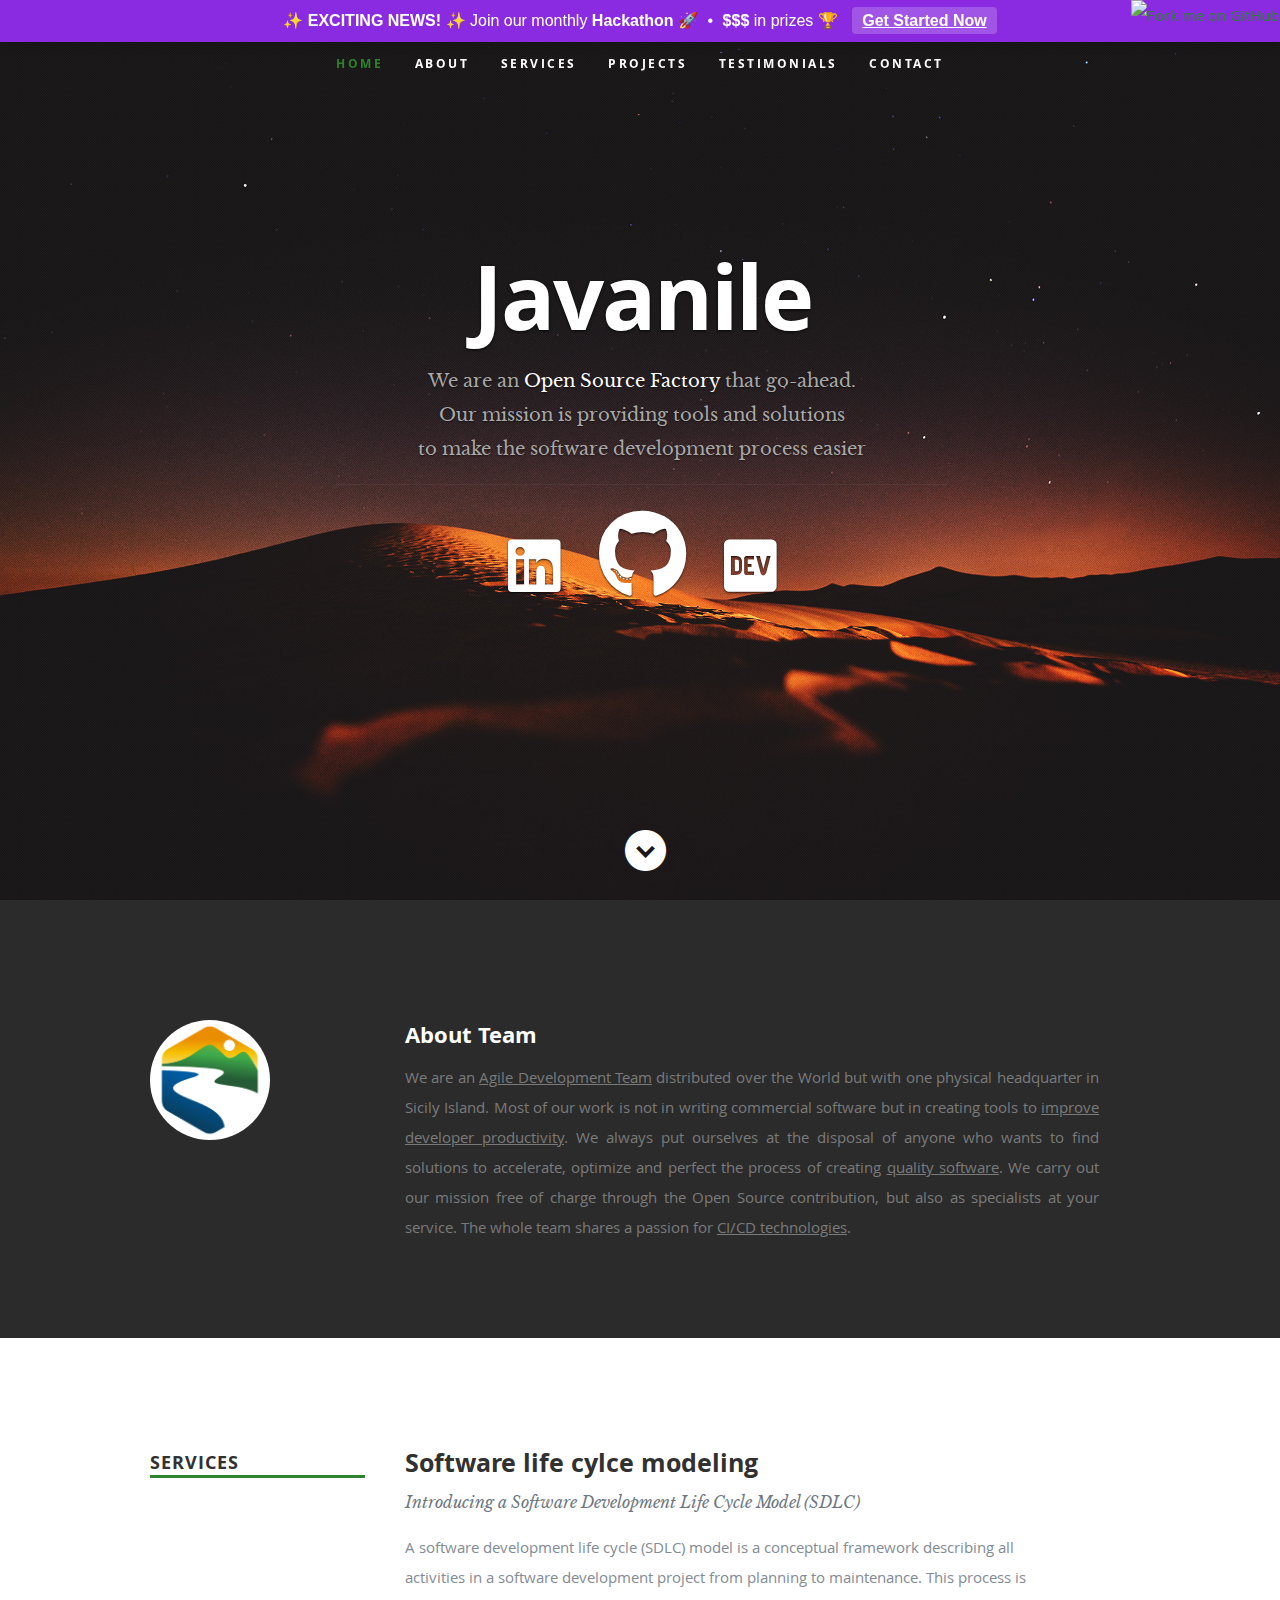
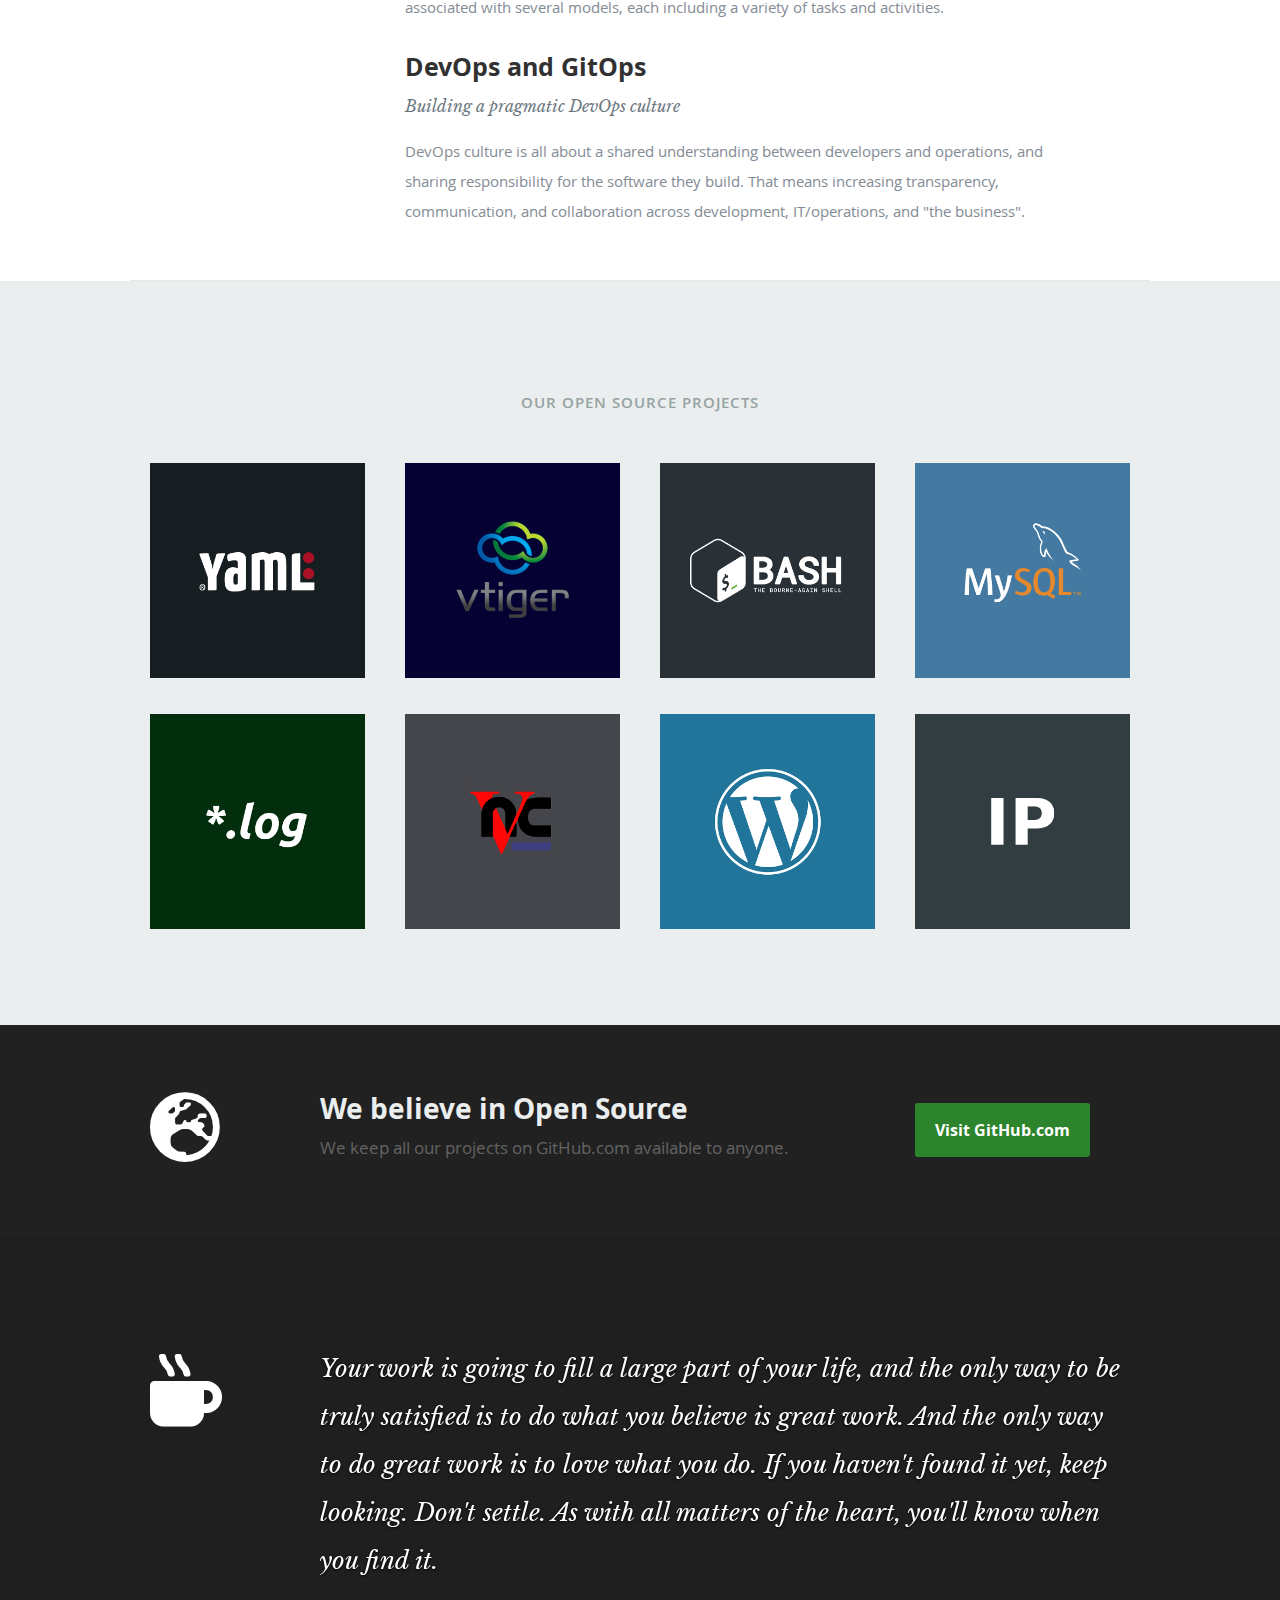
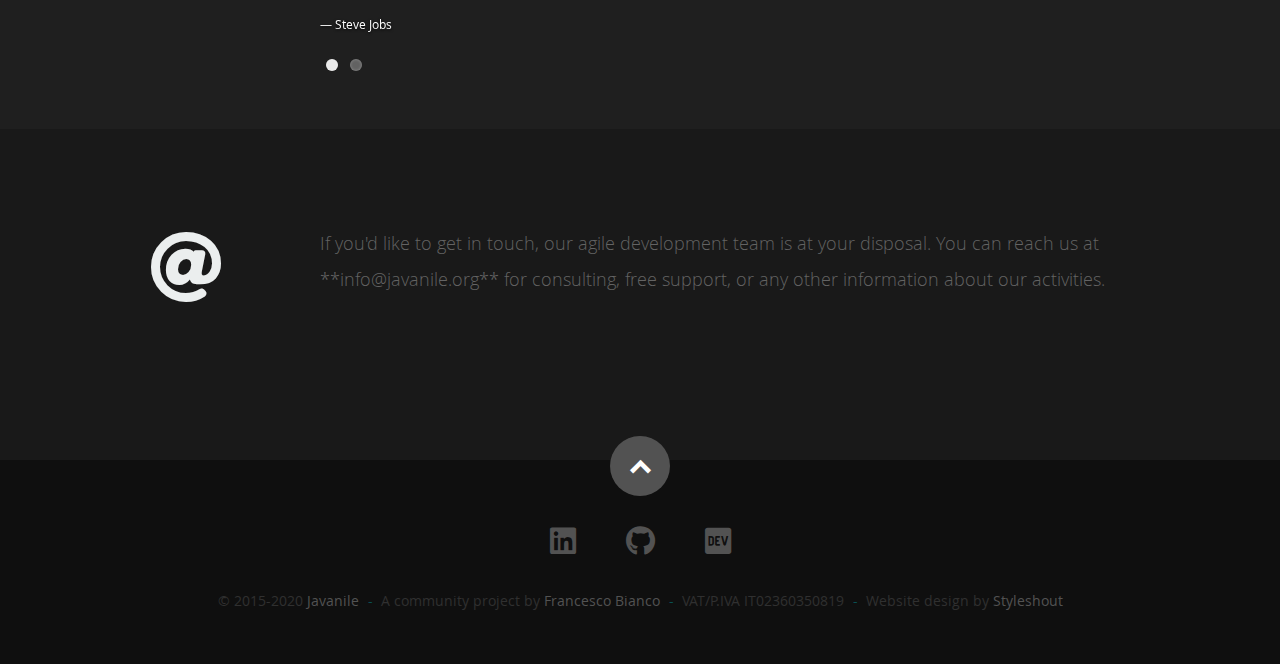
==== commit a85c0d5d: "update" ====
--- a/index.html
+++ b/index.html
@@ -550,10 +550,9 @@
 
                   <p class="lead">
 
-                      We’re here to help! Whether you’re looking for expert consulting, free support, or simply want to learn more about our activities, feel free to reach out. Our agile development team is always open to collaboration, answering your questions, and exploring new opportunities.
-
-                      You can contact us at <a href="mailto:info@javanile.org">info@javanile.org</a>, and we’ll be happy to assist you with any inquiries related to our work, projects, or services. We look forward to hearing from you!
-                  </p>
+                      If you'd like to get in touch, our agile development team is at your disposal. You can reach us at **info@javanile.org** for consulting, free support, or any other information about our activities.
+
+                    </p>
 
             </div>
 
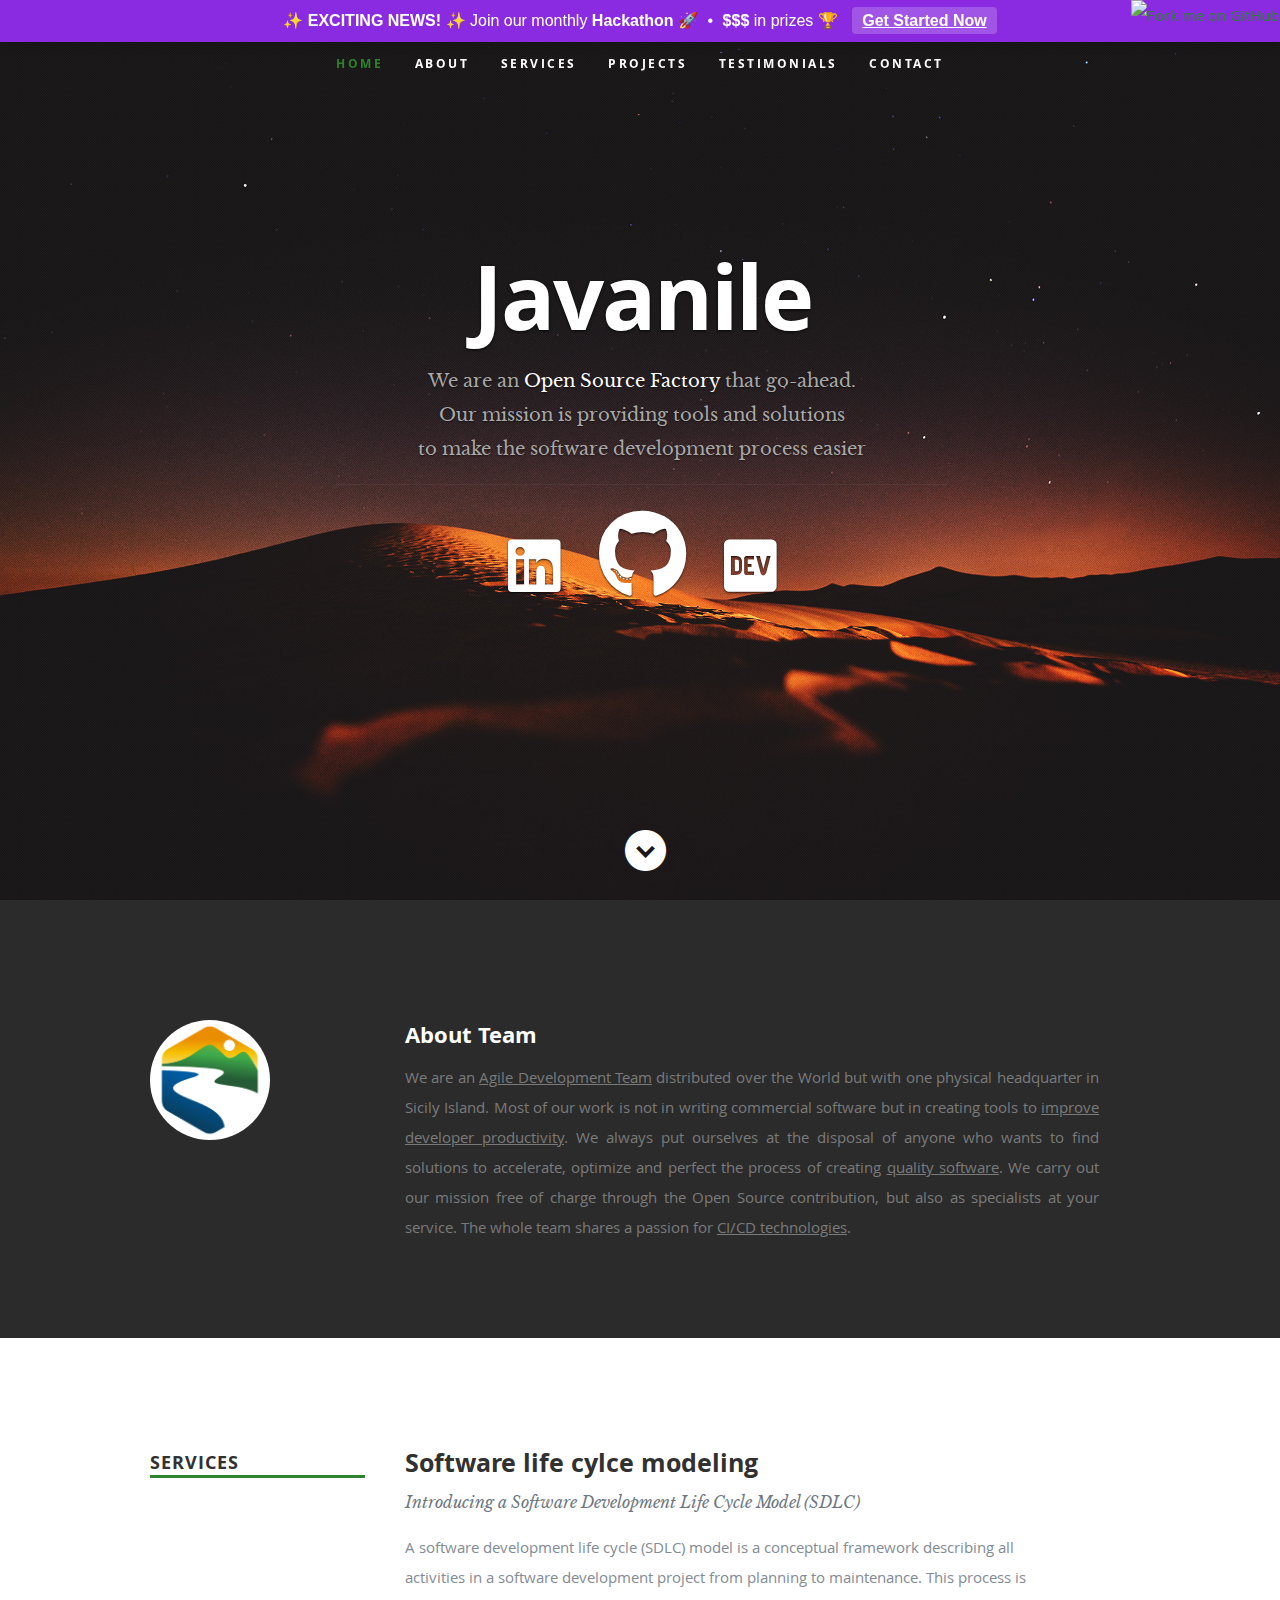
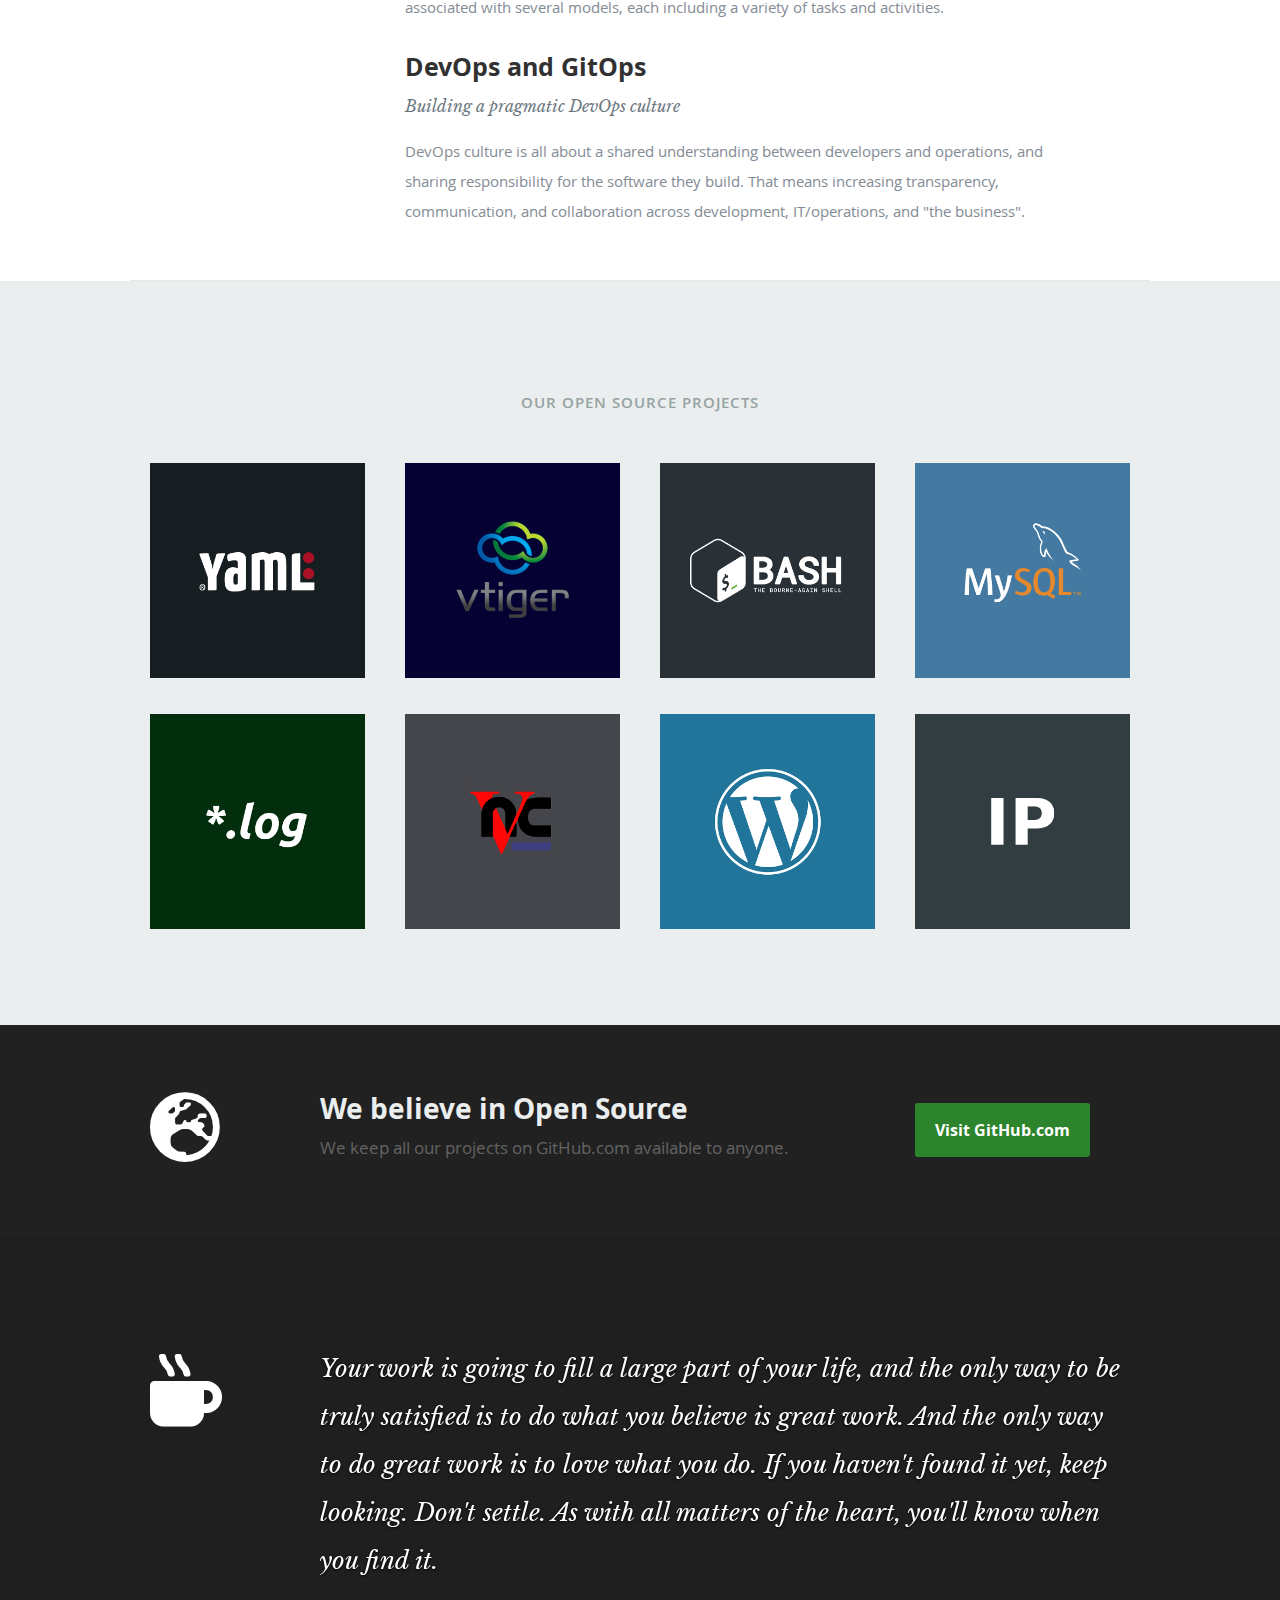
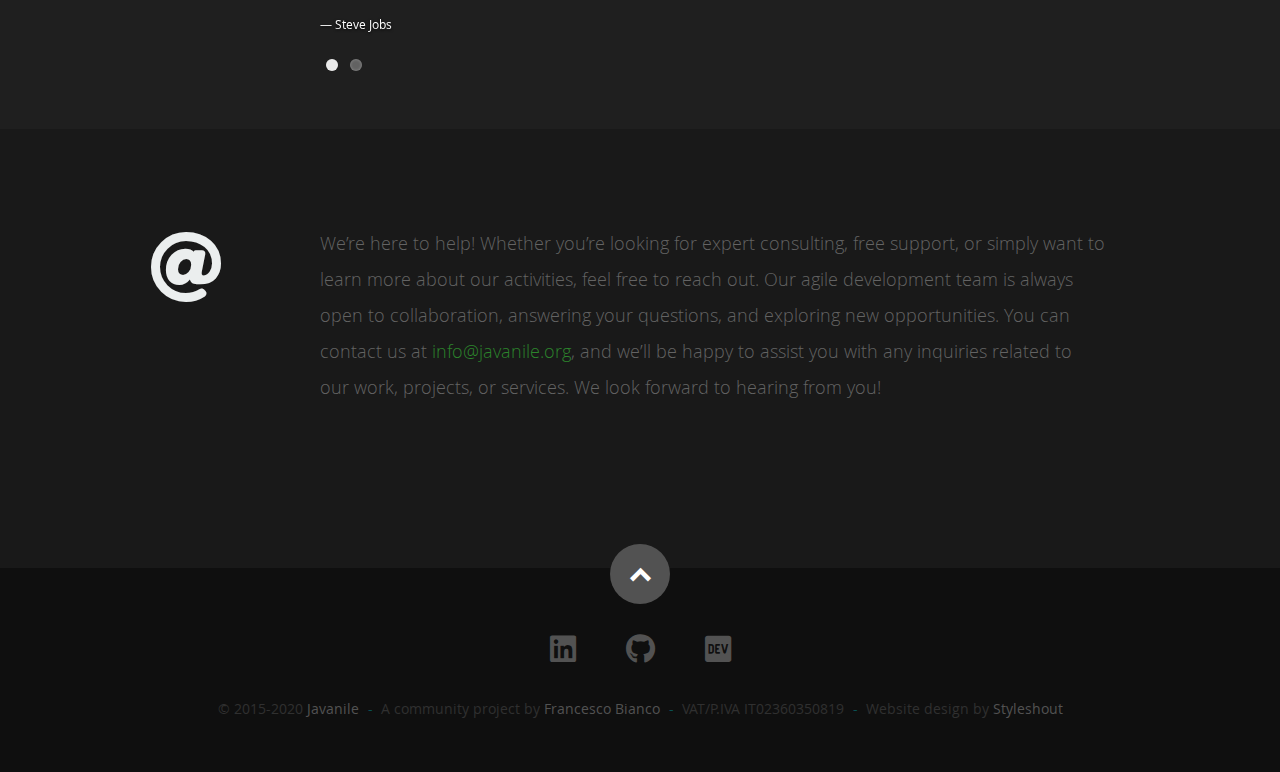
==== commit d6348361: "update" ====
--- a/index.html
+++ b/index.html
@@ -550,9 +550,10 @@
 
                   <p class="lead">
 
-                      If you'd like to get in touch, our agile development team is at your disposal. You can reach us at **info@javanile.org** for consulting, free support, or any other information about our activities.
-
-                    </p>
+                      We’re here to help! Whether you’re looking for expert consulting, free support, or simply want to learn more about our activities, feel free to reach out. Our agile development team is always open to collaboration, answering your questions, and exploring new opportunities.
+
+                      You can contact us at <a href="mailto:info@javanile.org">info@javanile.org</a>, and we’ll be happy to assist you with any inquiries related to our work, projects, or services. We look forward to hearing from you!
+                  </p>
 
             </div>
 
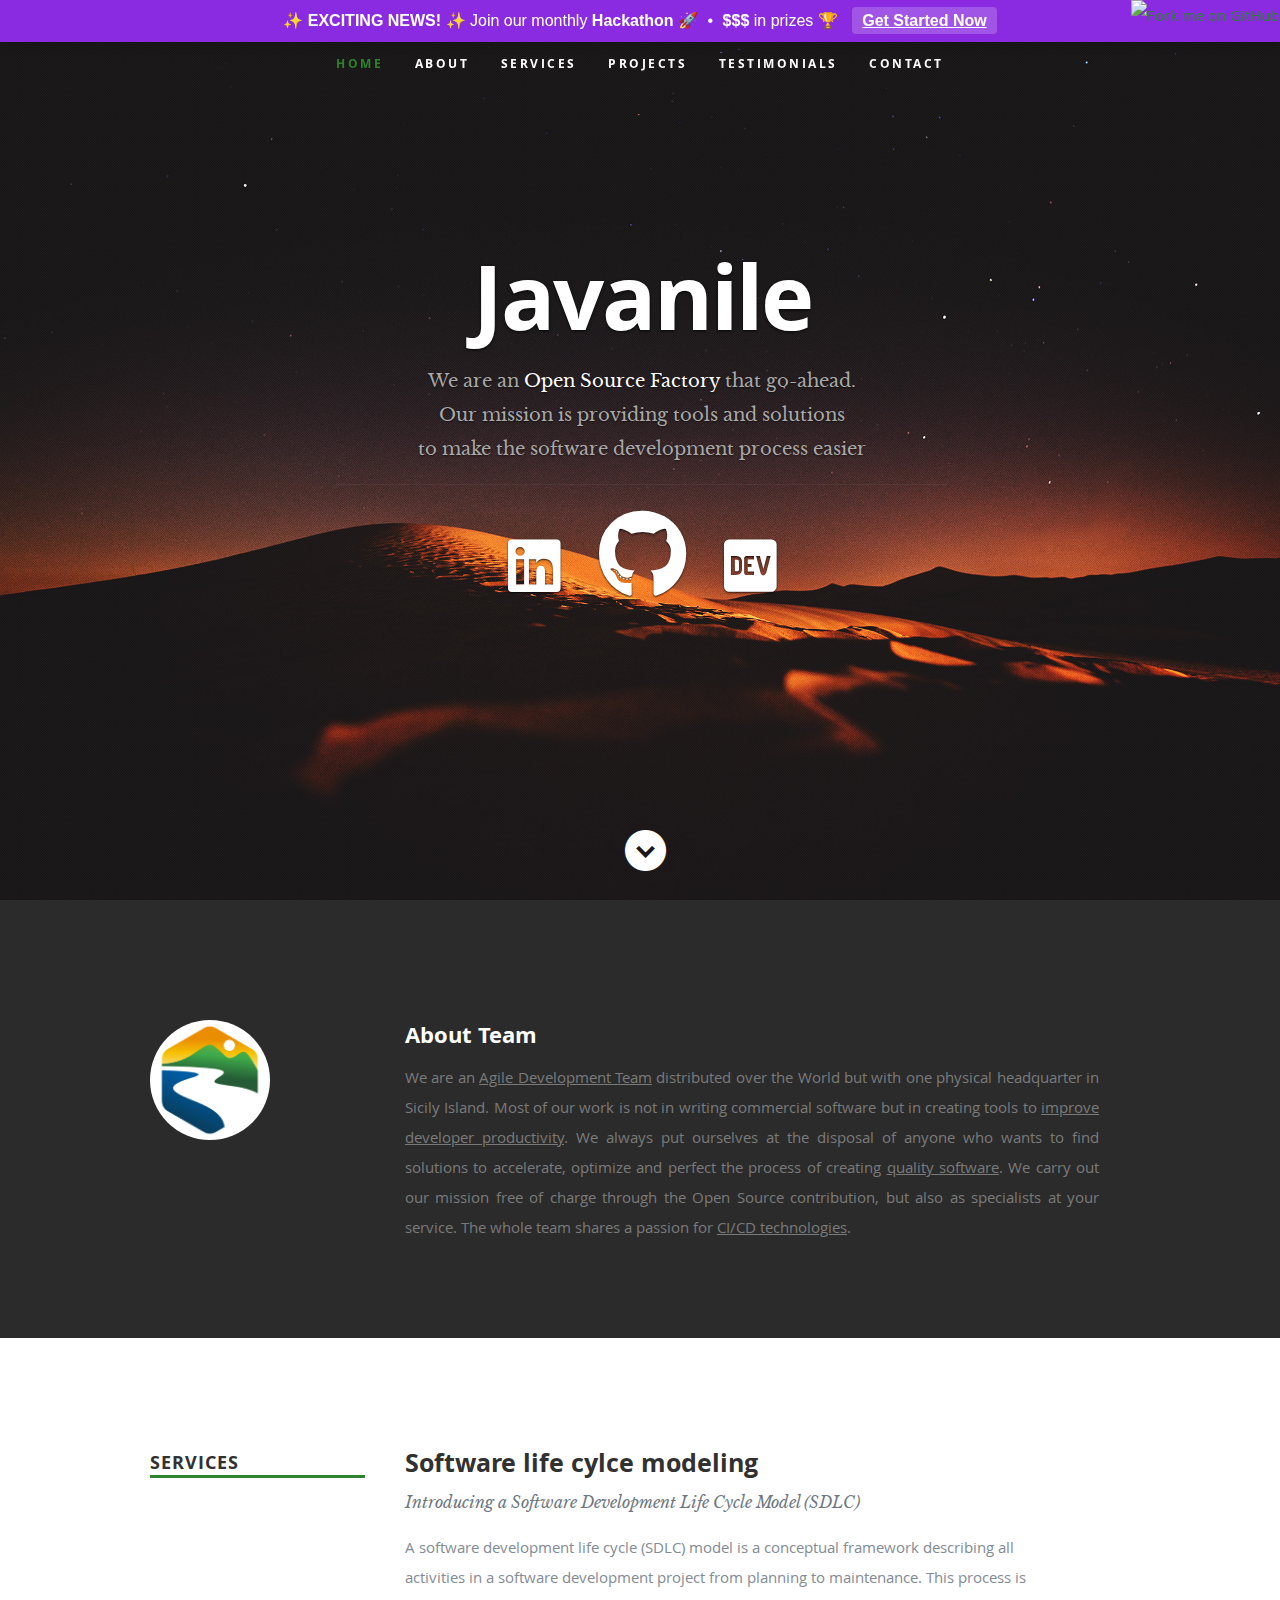
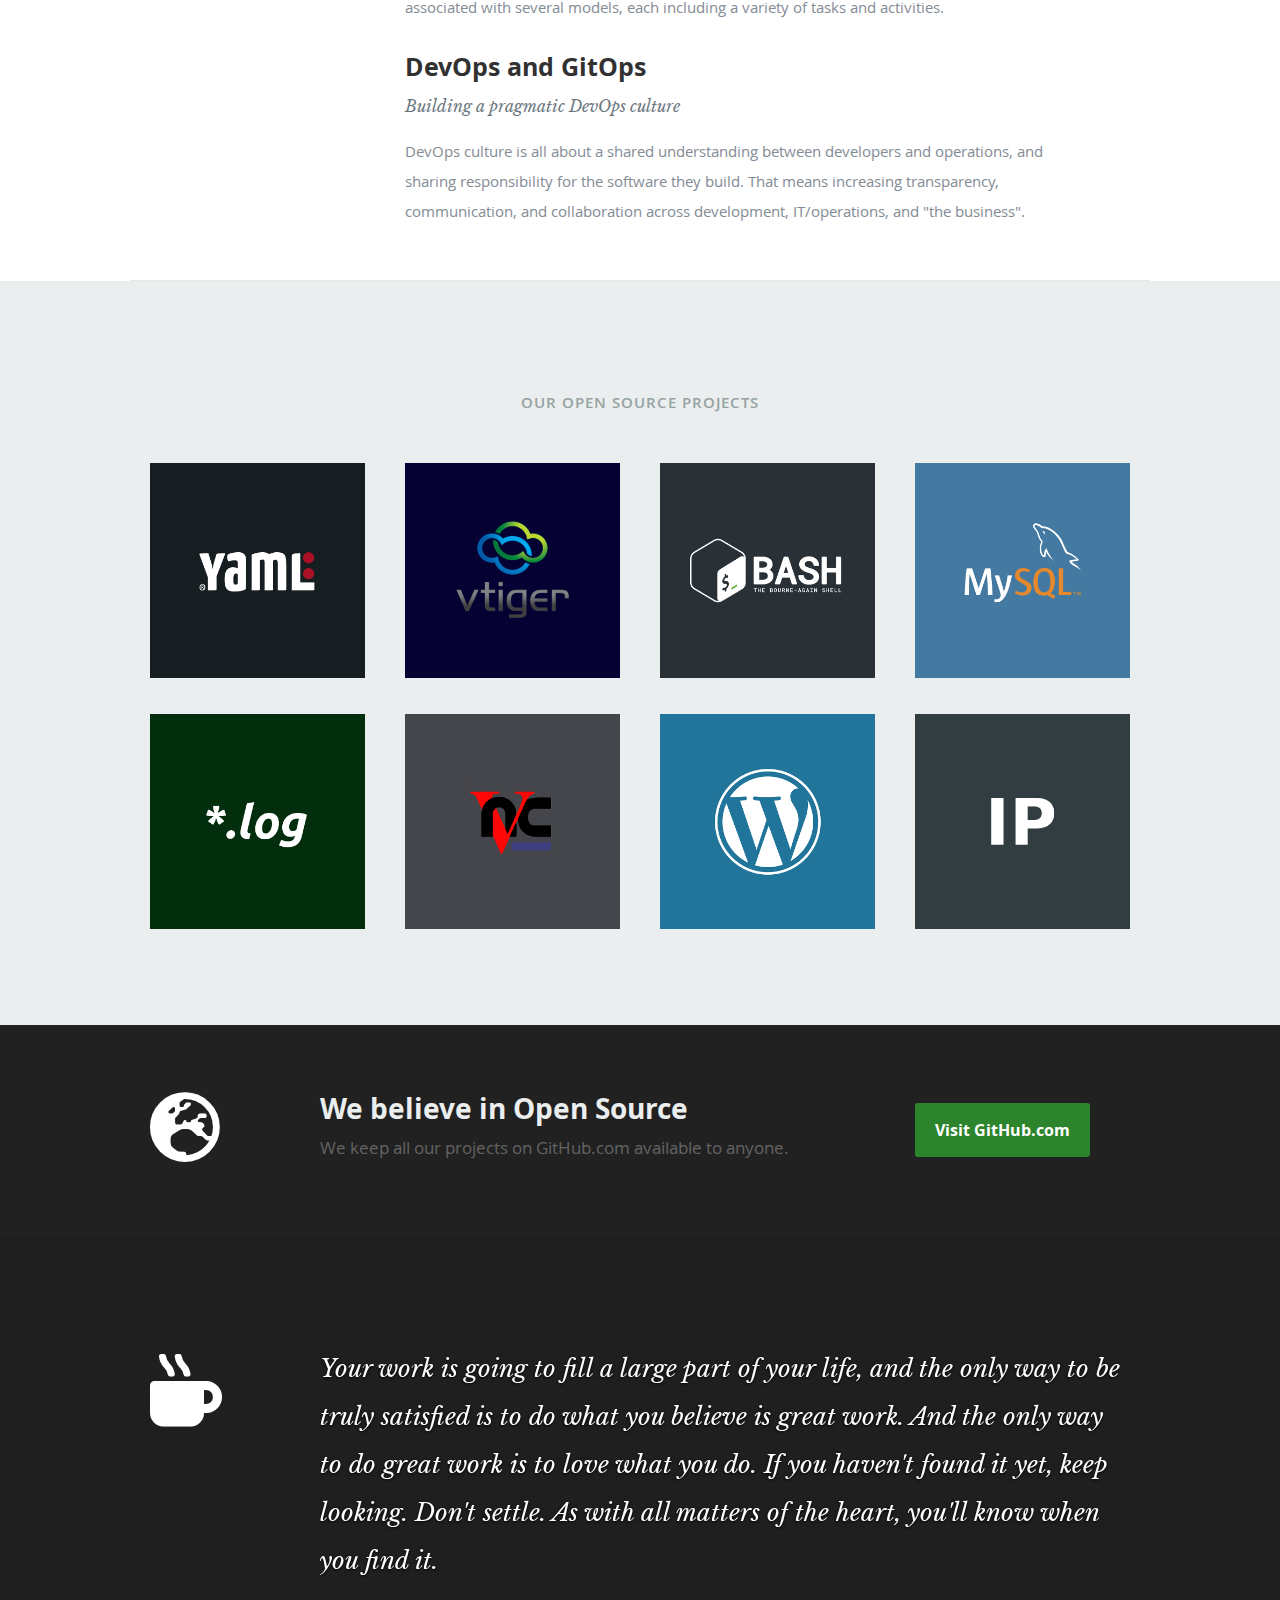
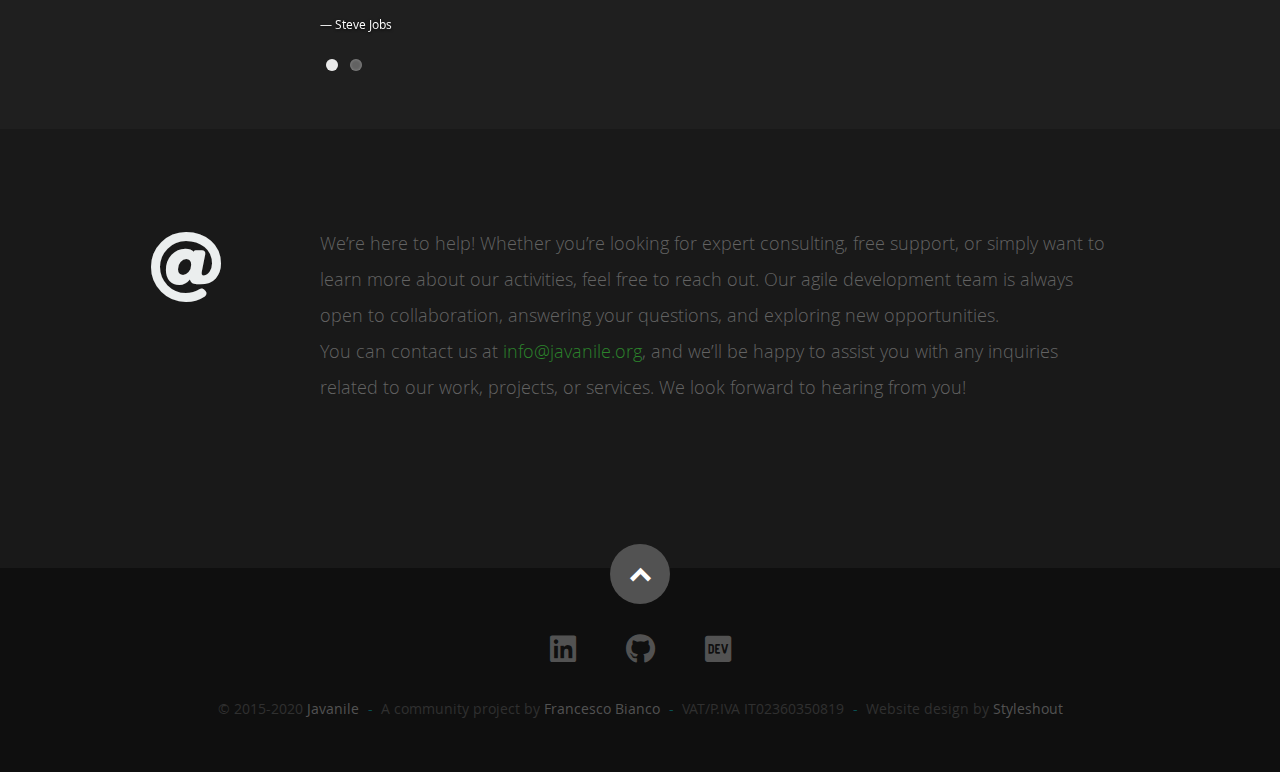
==== commit d11e1297: "update" ====
--- a/index.html
+++ b/index.html
@@ -550,7 +550,7 @@
 
                   <p class="lead">
 
-                      We’re here to help! Whether you’re looking for expert consulting, free support, or simply want to learn more about our activities, feel free to reach out. Our agile development team is always open to collaboration, answering your questions, and exploring new opportunities.
+                      We’re here to help! Whether you’re looking for expert consulting, free support, or simply want to learn more about our activities, feel free to reach out. Our agile development team is always open to collaboration, answering your questions, and exploring new opportunities.<br>
 
                       You can contact us at <a href="mailto:info@javanile.org">info@javanile.org</a>, and we’ll be happy to assist you with any inquiries related to our work, projects, or services. We look forward to hearing from you!
                   </p>
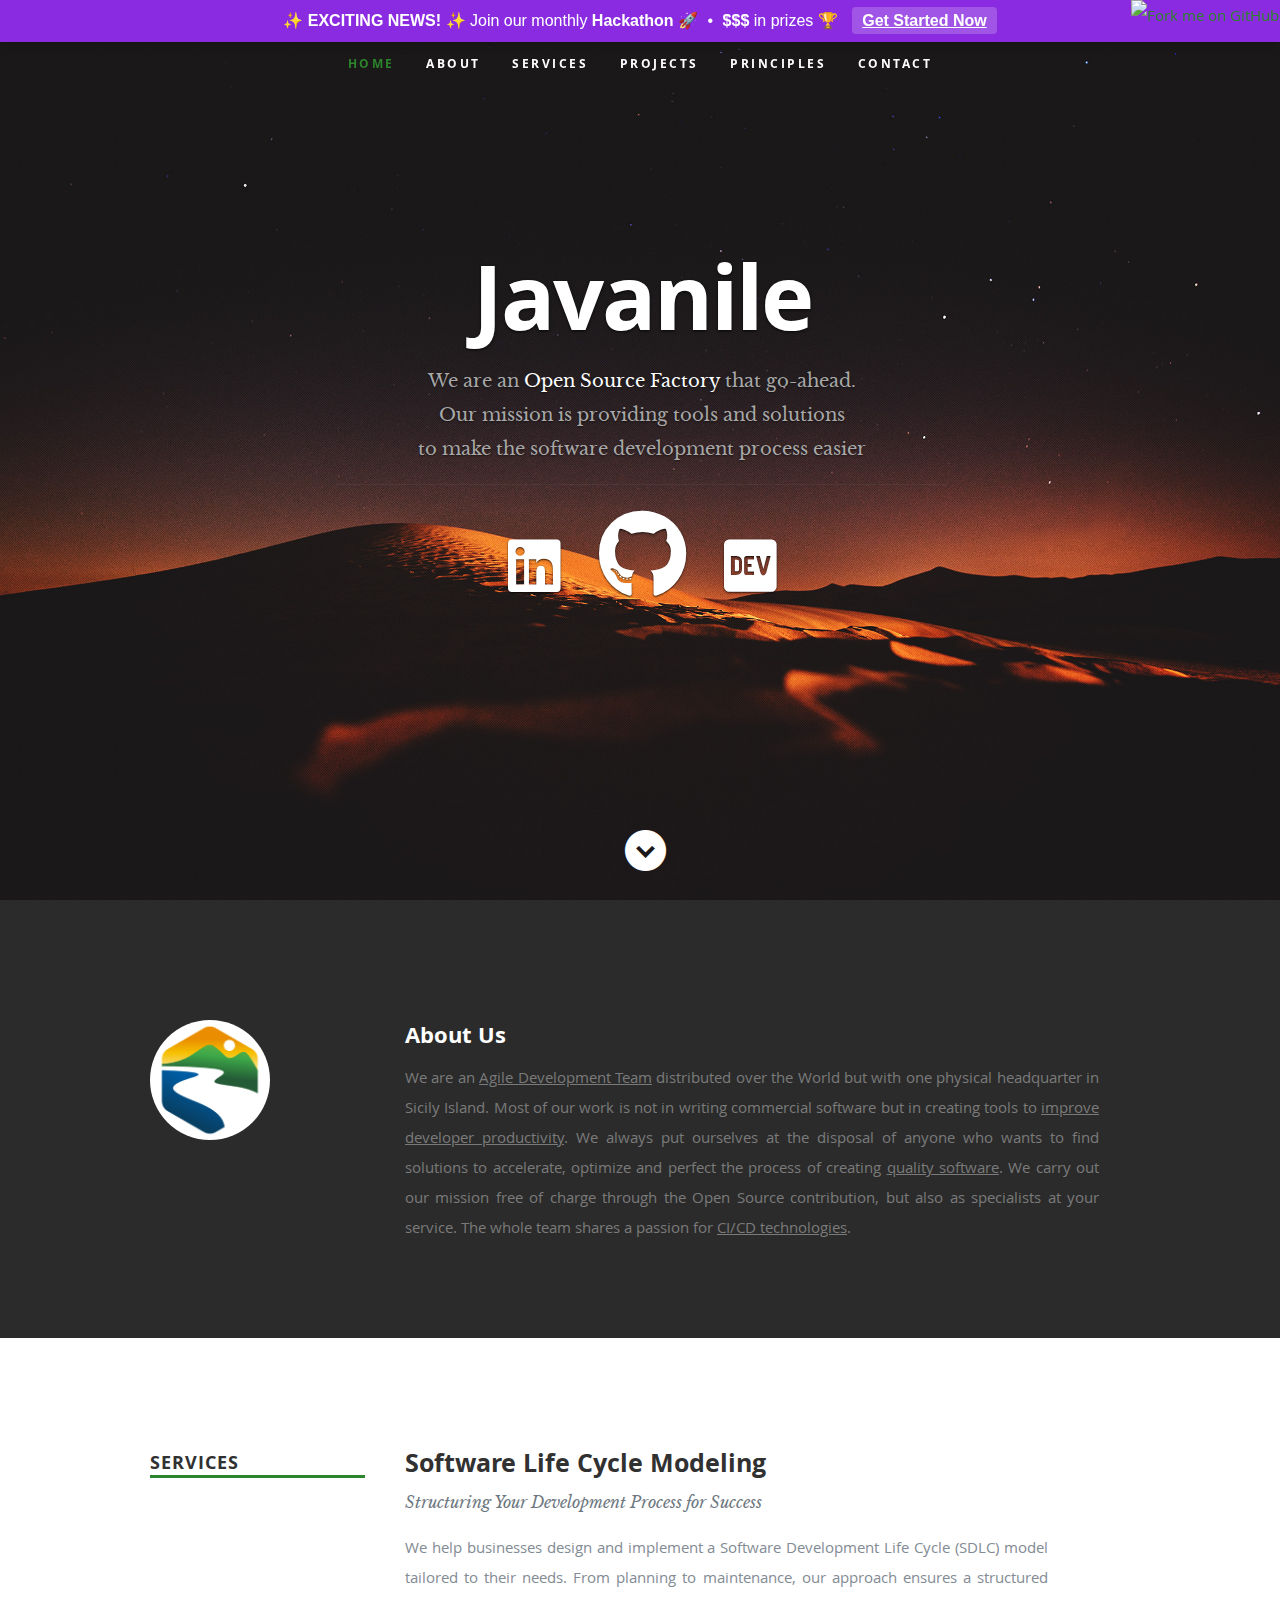
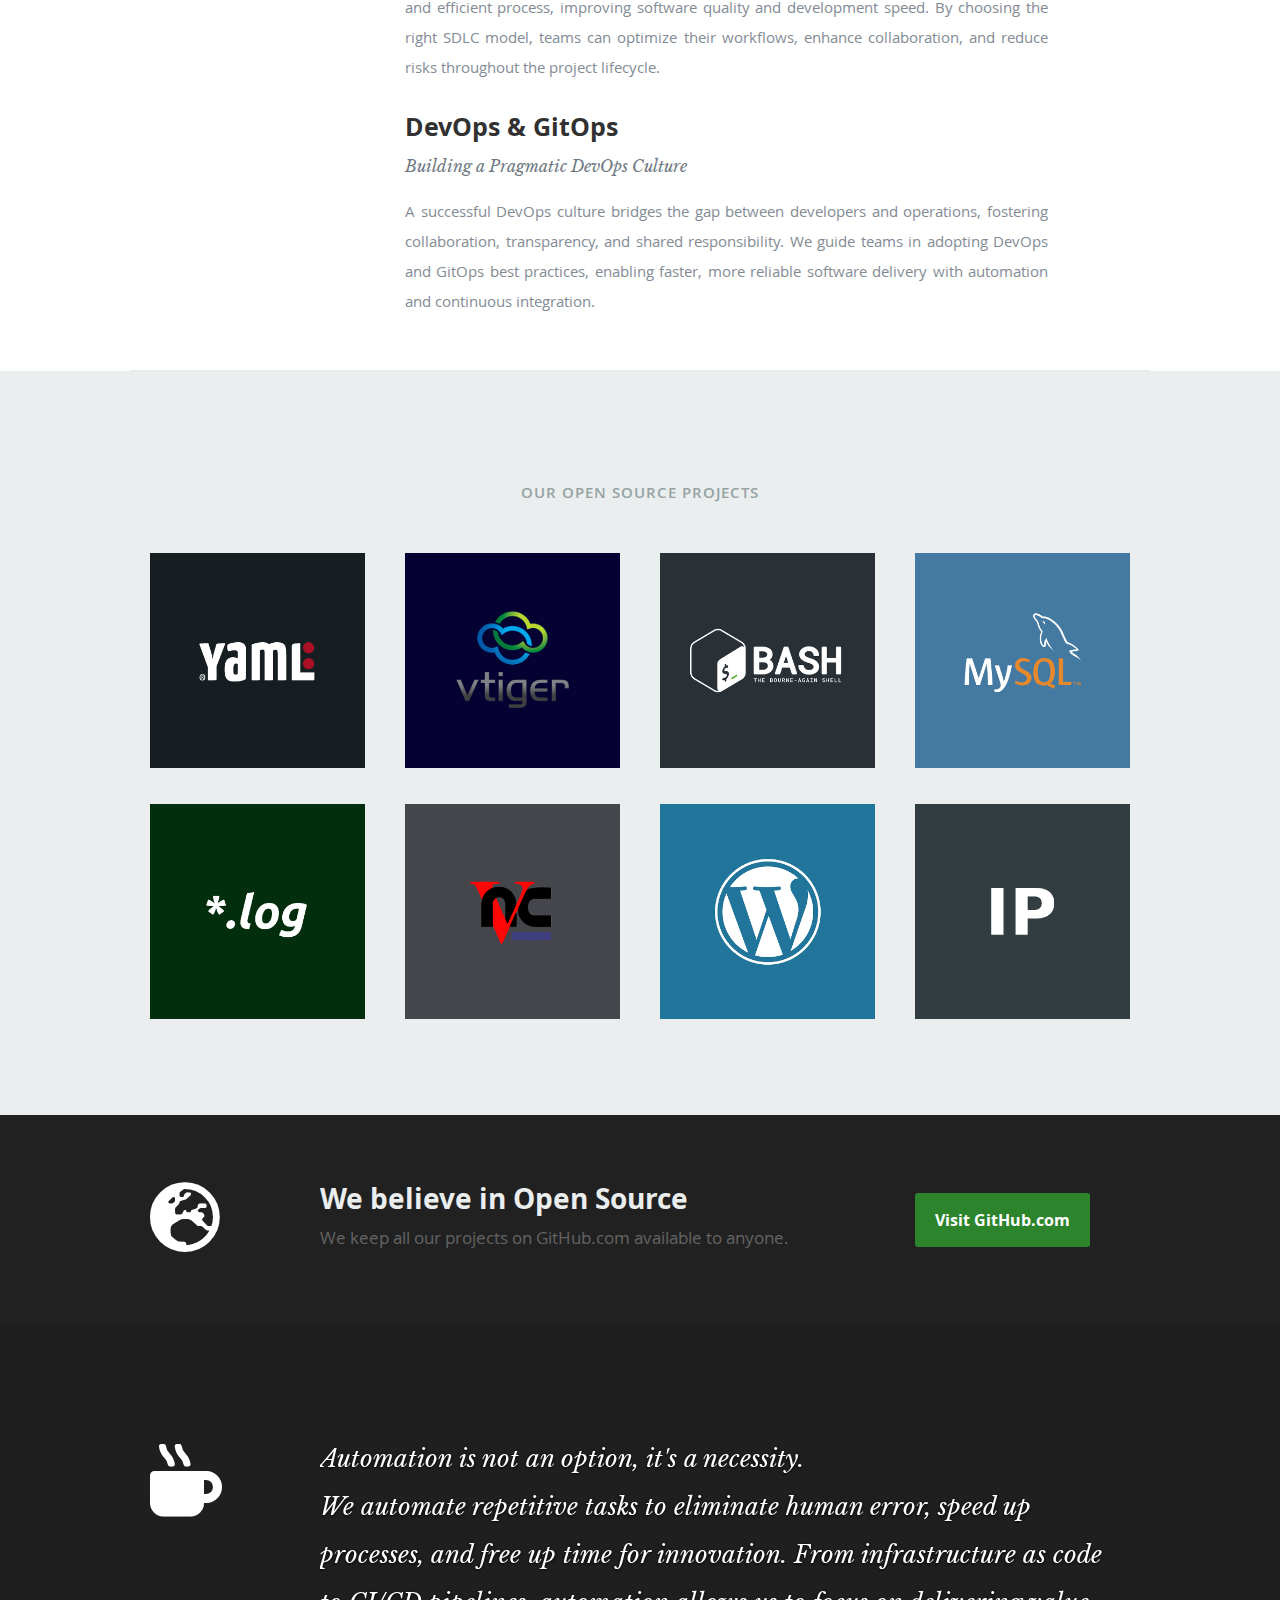
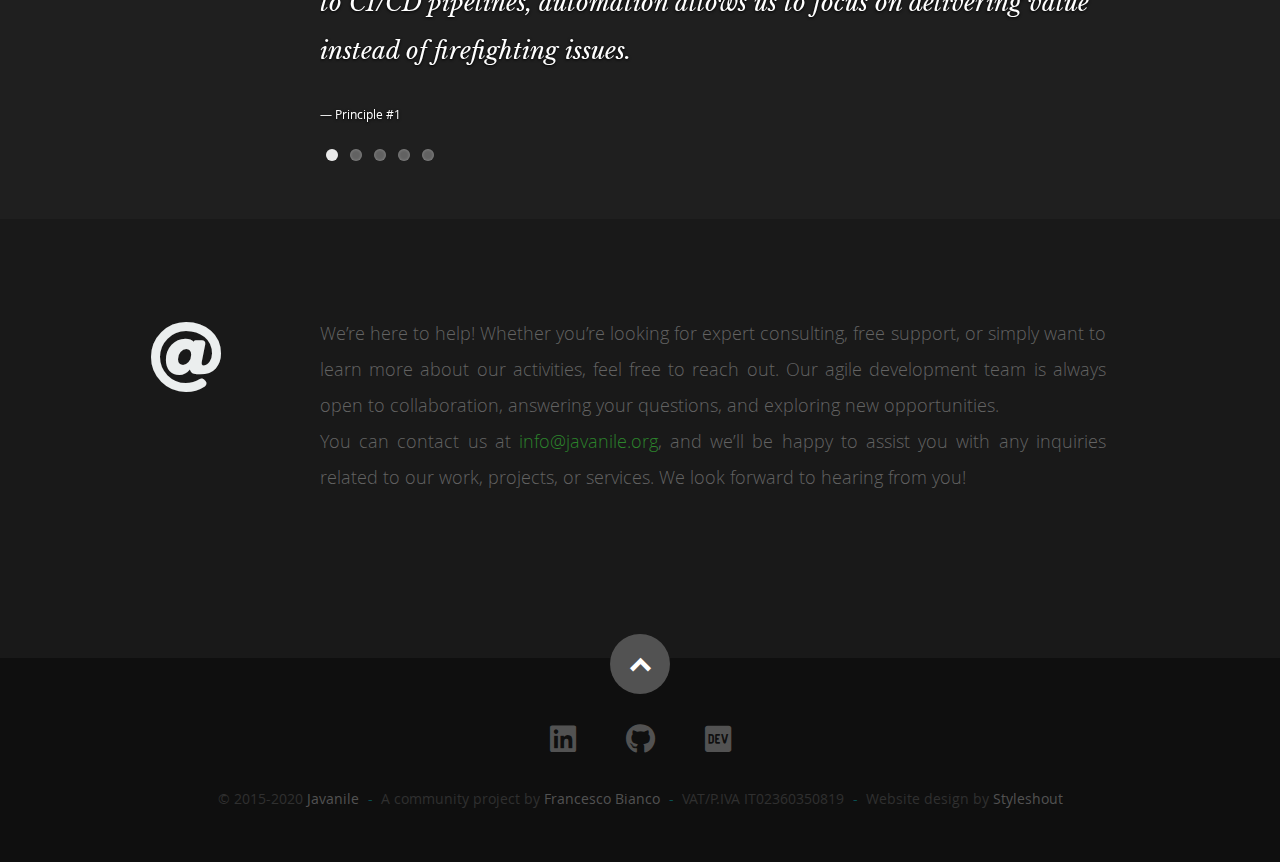
==== commit d505a8fa: "update" ====
--- a/index.html
+++ b/index.html
@@ -46,7 +46,7 @@
                 <li><a class="smoothscroll" href="#about">About</a></li>                
                 <li><a class="smoothscroll" href="#services">Services</a></li>
                 <li><a class="smoothscroll" href="#portfolio">Projects</a></li>
-                <li><a class="smoothscroll" href="#testimonials">Testimonials</a></li>
+                <li><a class="smoothscroll" href="#testimonials">Principles</a></li>
                 <li><a class="smoothscroll" href="#contact">Contact</a></li>
             </ul> <!-- end #nav -->
 
@@ -87,7 +87,7 @@
 
             <div class="nine columns main-col">
 
-                <h2>About Team</h2>
+                <h2>About Us</h2>
 
                 <p align="justify">
                     We are an <u>Agile Development Team</u> distributed over the World but with one physical headquarter in Sicily Island.
@@ -144,15 +144,24 @@
 
                <div class="twelve columns">
 
-                  <h3>Software life cylce modeling</h3>
-                  <p class="info">Introducing a Software Development Life Cycle Model (SDLC)</p>
-
-                  <p>
-			  A software development life cycle (SDLC) model is a conceptual framework describing all activities 
-			  in a software development project from planning to maintenance. 
-			  This process is associated with several models, each including a variety of tasks and activities.
+                  <h3>
+
+                      Software Life Cycle Modeling
+
+                  </h3>
+                  <p class="info">
+                      Structuring Your Development Process for Success
+
+
                   </p>
 
+                  <p class="align-justify">
+
+
+                      We help businesses design and implement a Software Development Life Cycle (SDLC) model tailored to their needs. From planning to maintenance, our approach ensures a structured and efficient process, improving software quality and development speed. By choosing the right SDLC model, teams can optimize their workflows, enhance collaboration, and reduce risks throughout the project lifecycle.
+
+                     </p>
+
                </div>
 
             </div> <!-- item end -->
@@ -161,14 +170,17 @@
 
                <div class="twelve columns">
 
-                  <h3>DevOps and GitOps</h3>
-                  <p class="info">Building a pragmatic DevOps culture</p>
-
-                  <p>
-                  	DevOps culture is all about a shared understanding between developers and operations, 
-			and sharing responsibility for the software they build. That means increasing transparency, 
-			communication, and collaboration across development, IT/operations, and "the business".
+                  <h3>DevOps &amp; GitOps</h3>
+                  <p class="info">
+                      Building a Pragmatic DevOps Culture
+
+
                   </p>
+
+                  <p class="align-justify">
+                      A successful DevOps culture bridges the gap between developers and operations, fostering collaboration, transparency, and shared responsibility. We guide teams in adopting DevOps and GitOps best practices, enabling faster, more reliable software delivery with automation and continuous integration.
+
+                        </p>
 
                </div>
 
@@ -489,7 +501,7 @@
 
             <div class="two columns header-col">
 
-               <h1><span>Client Testimonials</span></h1>
+               <h1><span>Driving Principles</span></h1>
 
             </div>
 
@@ -502,24 +514,55 @@
                      <li>
                         <blockquote>
                            <p>
-			   Your work is going to fill a large part of your life, and the only way to be truly satisfied is
-                           to do what you believe is great work. And the only way to do great work is to love what you do.
-                           If you haven't found it yet, keep looking. Don't settle. As with all matters of the heart, you'll know when you find it.
+                               Automation is not an option, it's a necessity.<br>
+                               We automate repetitive tasks to eliminate human error, speed up processes, and free up time for innovation. From infrastructure as code to CI/CD pipelines, automation allows us to focus on delivering value instead of firefighting issues.
+
+
                            </p>
-                           <cite>Steve Jobs</cite>
+                           <cite>Principle #1</cite>
                         </blockquote>
                      </li>
 
                      <li>
                         <blockquote>
                            <p>
-			   This is Photoshop's version  of Lorem Ipsum. Proin gravida nibh vel velit auctor aliquet.
-                           Aenean sollicitudin, lorem quis bibendum auctor, nisi elit consequat ipsum, nec sagittis sem
-                           nibh id elit. Duis sed odio sit amet nibh vulputate cursus a sit amet mauris.
+                               Collaboration beats silos—Dev and Ops are one team.<br>
+                               We break down barriers between development and operations, fostering a culture of shared responsibility. By working together from planning to deployment, we ensure smoother releases, faster issue resolution, and a stronger alignment with business goals.
                            </p>
-                           <cite>Mr. Adobe</cite>
+                           <cite>Principle #2</cite>
                         </blockquote>
                      </li>
+
+                      <li>
+                          <blockquote>
+                              <p>
+                                  Continuous improvement is the only way forward.<br>
+                                  We embrace a growth mindset, constantly analyzing and refining our processes. Through regular retrospectives, performance monitoring, and feedback loops, we make small but impactful improvements that drive efficiency and innovation.          </p>
+                              <cite>Principle #3</cite>
+                          </blockquote>
+                      </li>
+
+                      <li>
+                          <blockquote>
+                              <p>
+                                  Measure, learn, adapt—data-driven decisions drive success.<br>
+                                  We rely on metrics and real-time monitoring to guide our decisions. By analyzing deployment frequency, failure rates, and system performance, we can make informed choices that lead to more stable and scalable systems.
+
+
+                              </p>
+                              <cite>Principle #4</cite>
+                          </blockquote>
+                      </li>
+
+                      <li>
+                          <blockquote>
+                              <p>
+                                  Fail fast, recover faster, and innovate continuously.<br>
+                                  We see failure as an opportunity to learn. By implementing robust testing, observability, and incident response strategies, we minimize downtime and create a resilient infrastructure that supports rapid experimentation and innovation.
+                                </p>
+                              <cite>Principle #5</cite>
+                          </blockquote>
+                      </li>
 
                   </ul>
 
@@ -548,7 +591,7 @@
 
             <div class="ten columns">
 
-                  <p class="lead">
+                  <p class="lead align-justify">
 
                       We’re here to help! Whether you’re looking for expert consulting, free support, or simply want to learn more about our activities, feel free to reach out. Our agile development team is always open to collaboration, answering your questions, and exploring new opportunities.<br>
 
--- a/css/default.css
+++ b/css/default.css
@@ -802,6 +802,8 @@
 	text-align: center !important;
 }
 
+.align-justify { text-align: justify !important; }
+
 ul.blob-list li {
     margin-right: 15px;
     display: inline-block;
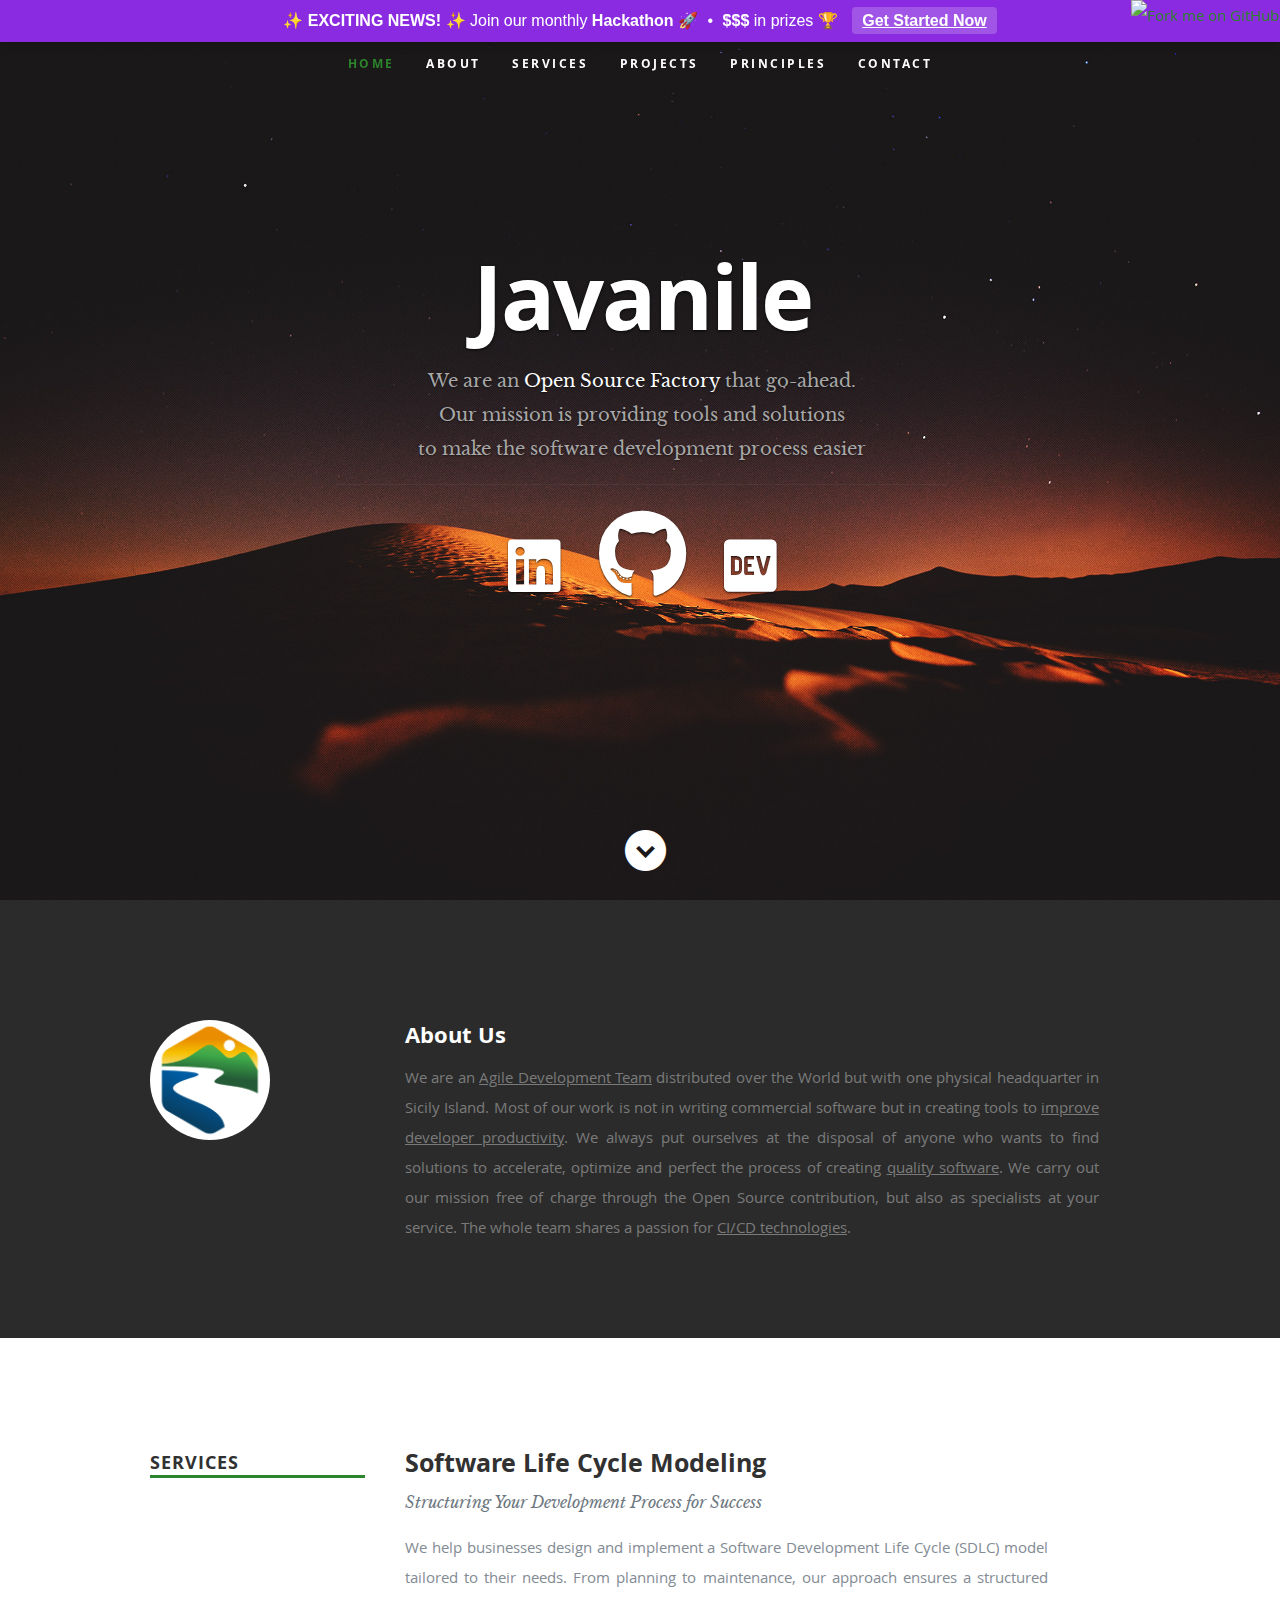
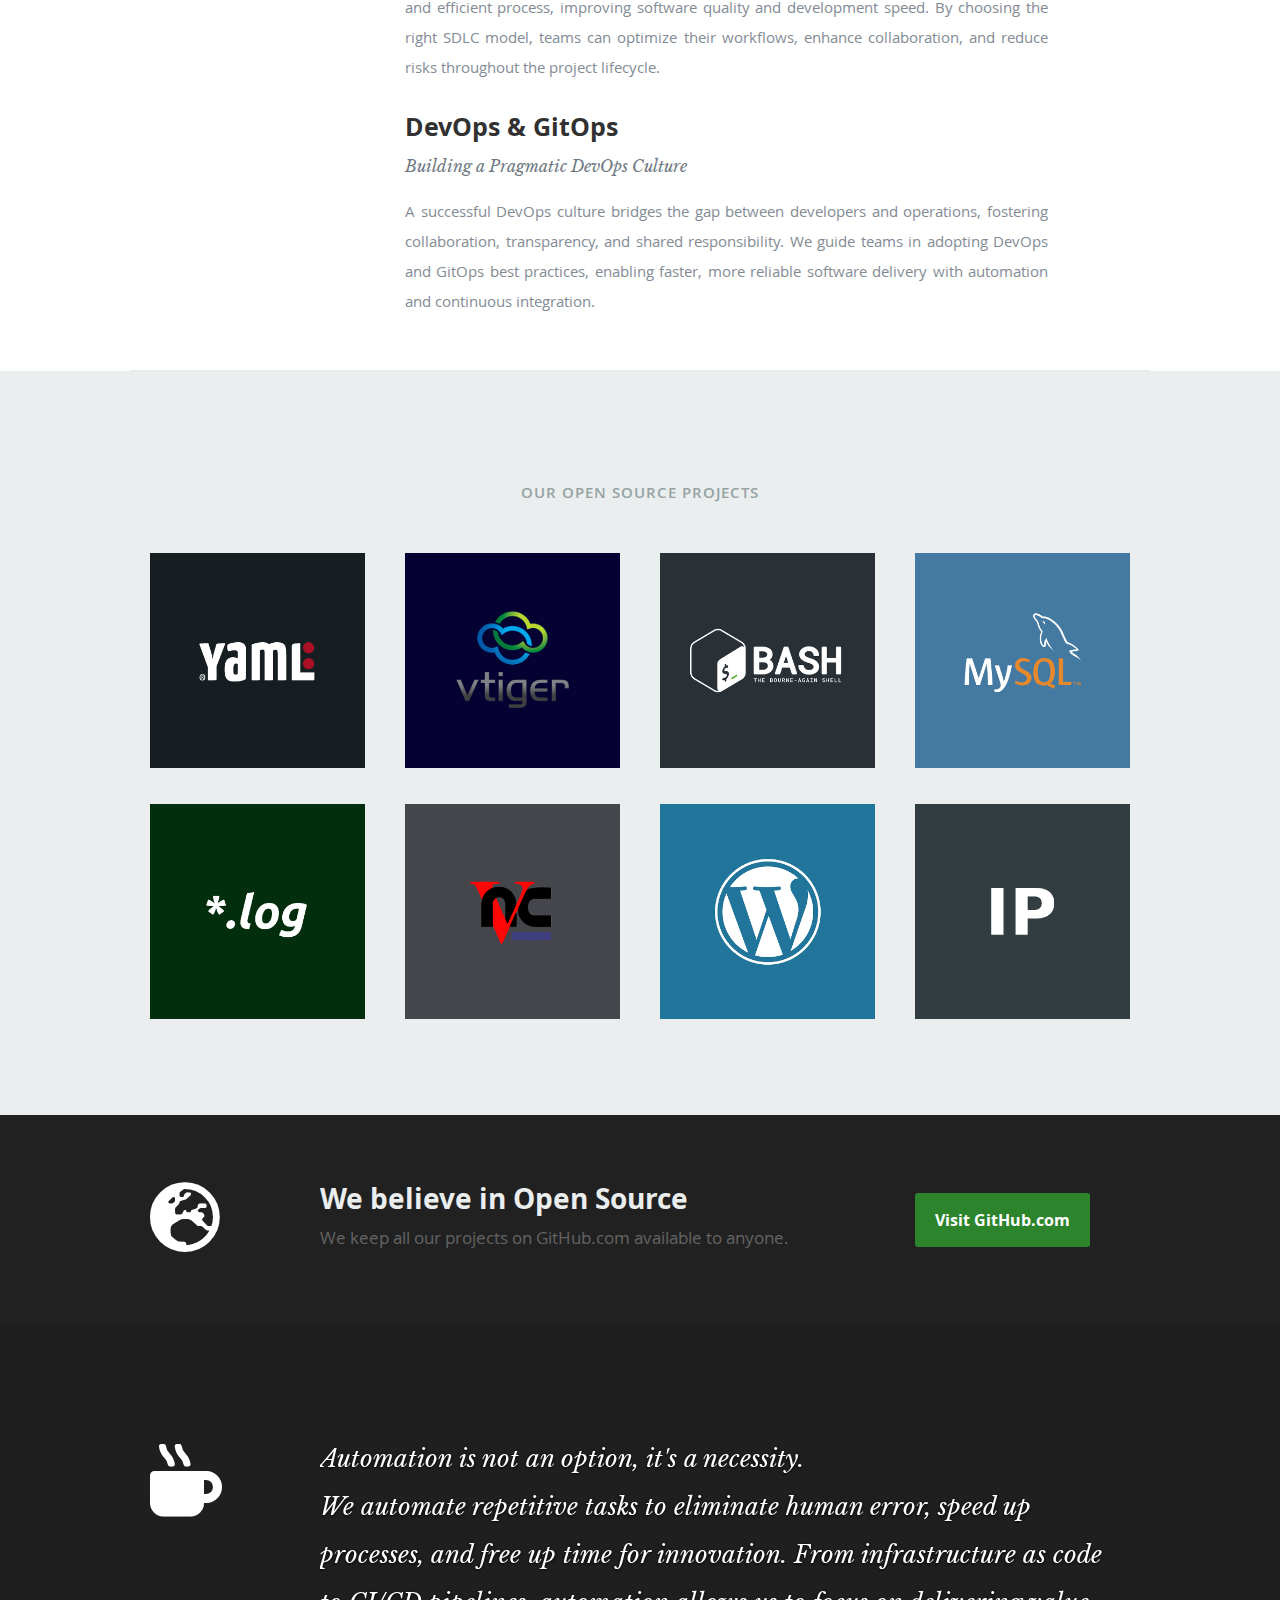
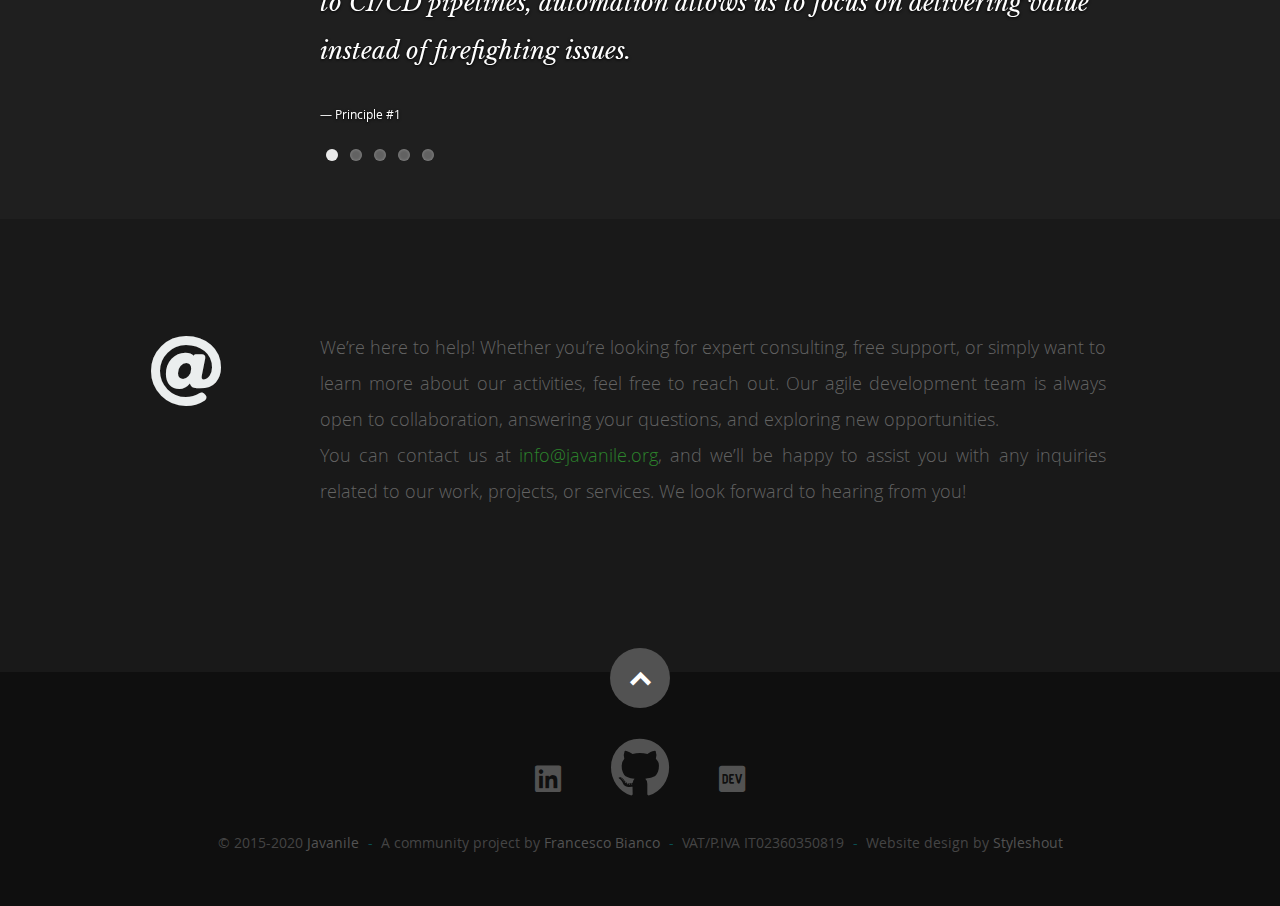
==== commit c6e98e72: "update" ====
--- a/index.html
+++ b/index.html
@@ -665,7 +665,7 @@
 
             <ul class="social-links">
                 <li><a href="https://www.linkedin.com/company/javanile" target="_blank"><i class="fab fa-linkedin"></i></a></li>
-                <li><a href="https://github.com/javanile" target="_blank"><i class="fab fa-github"></i></a></li>
+                <li><a href="https://github.com/javanile" target="_blank"><i class="fab fa-2x fa-github"></i></a></li>
                 <li><a href="https://dev.to/javanile" target="_blank"><i class="fab fa-dev"></i></a></li>
             </ul>
 
--- a/css/layout.css
+++ b/css/layout.css
@@ -797,7 +797,7 @@
 
 #contact {
    background: #191919;
-   padding-top: 96px;
+   padding-top: 110px;
    padding-bottom: 102px;
    color: #636363;
 }
@@ -950,6 +950,7 @@
 footer .copyright {
     margin: 0;
     padding: 0;
+    color: #444;
  }
 footer .copyright li {
     display: inline-block;
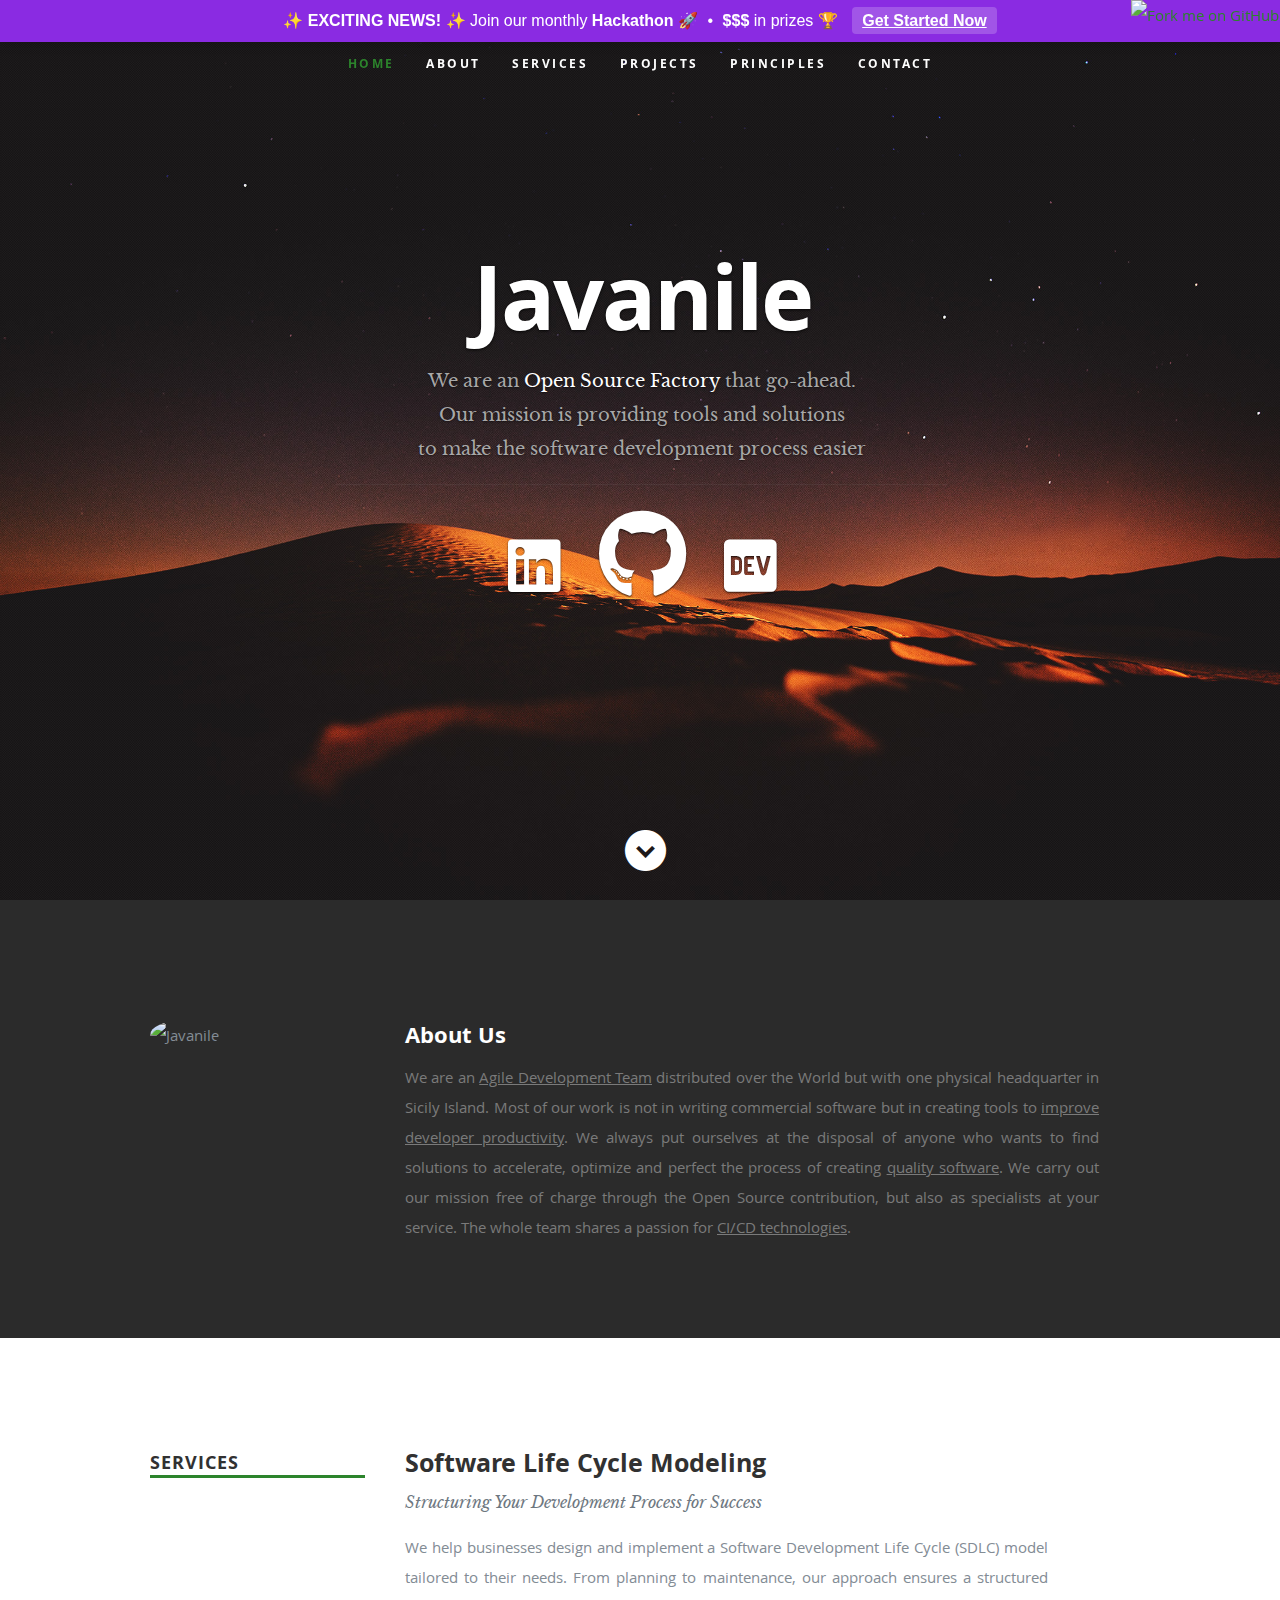
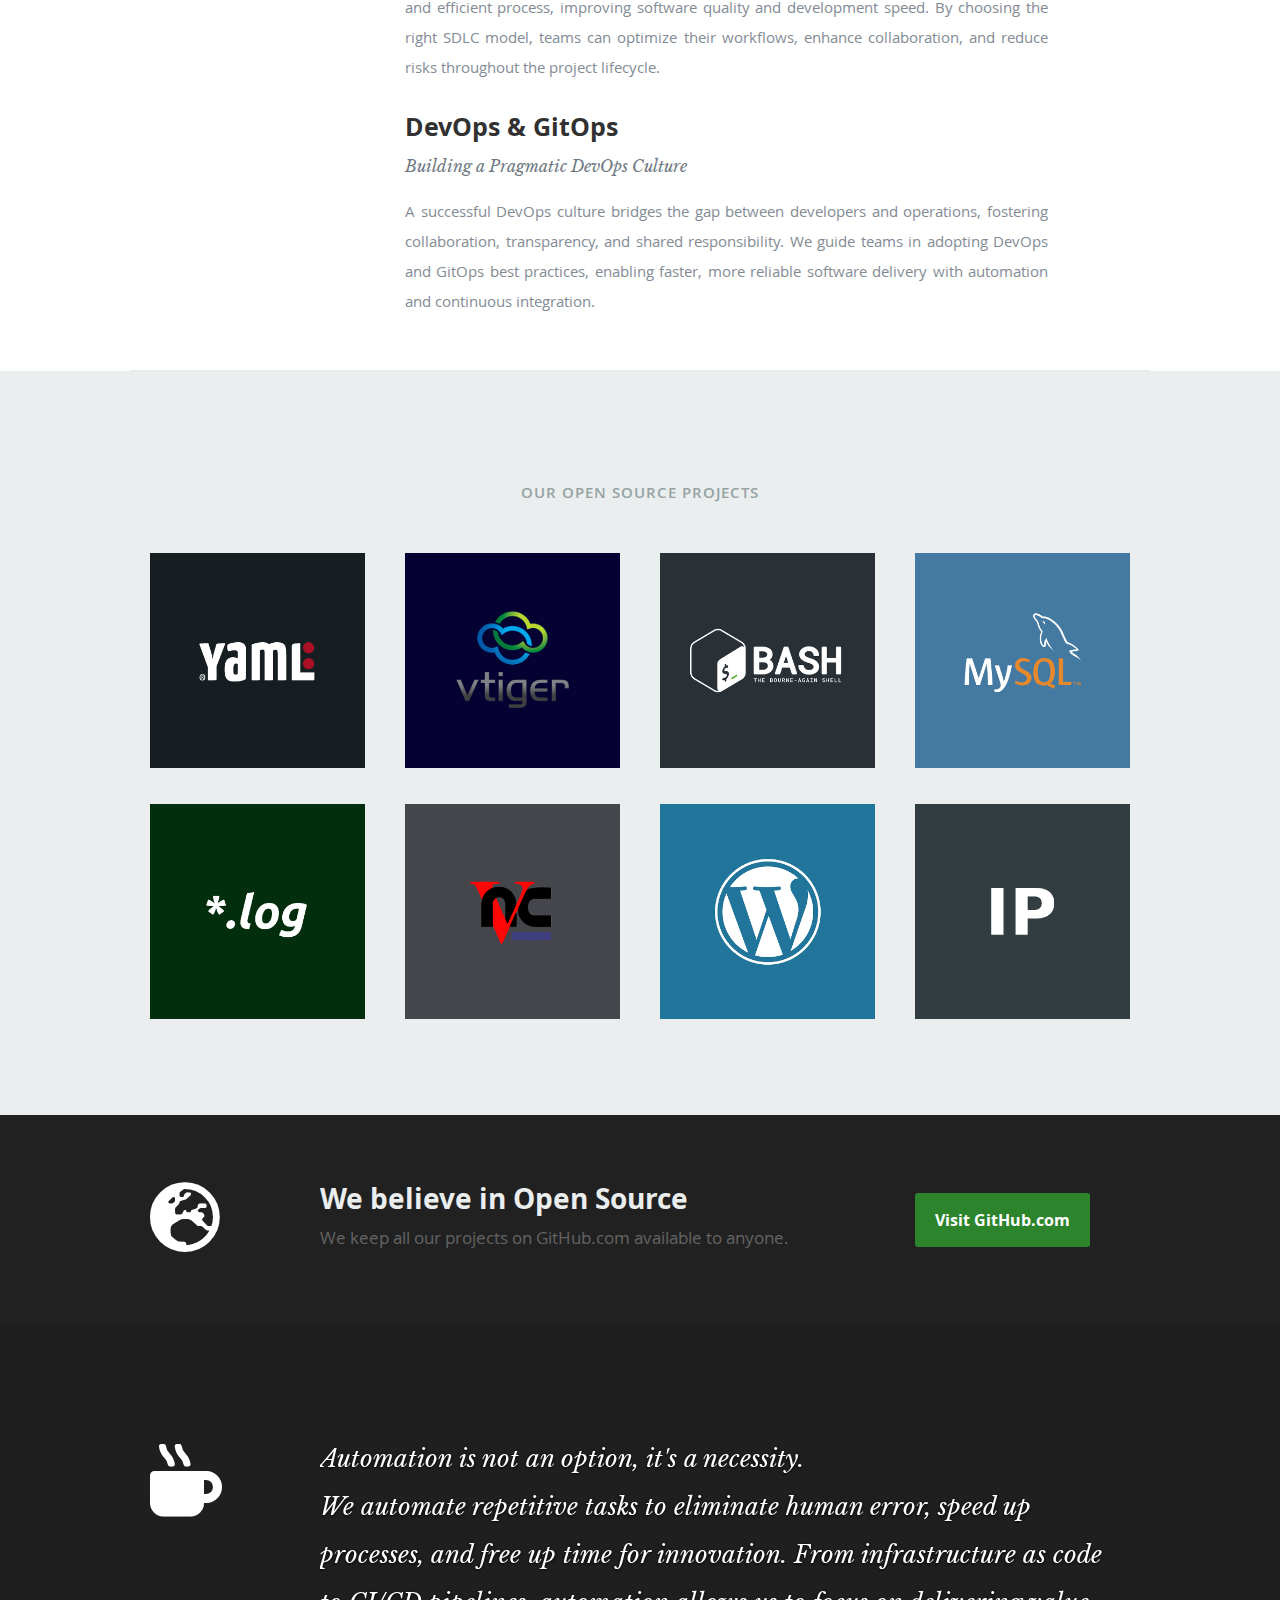
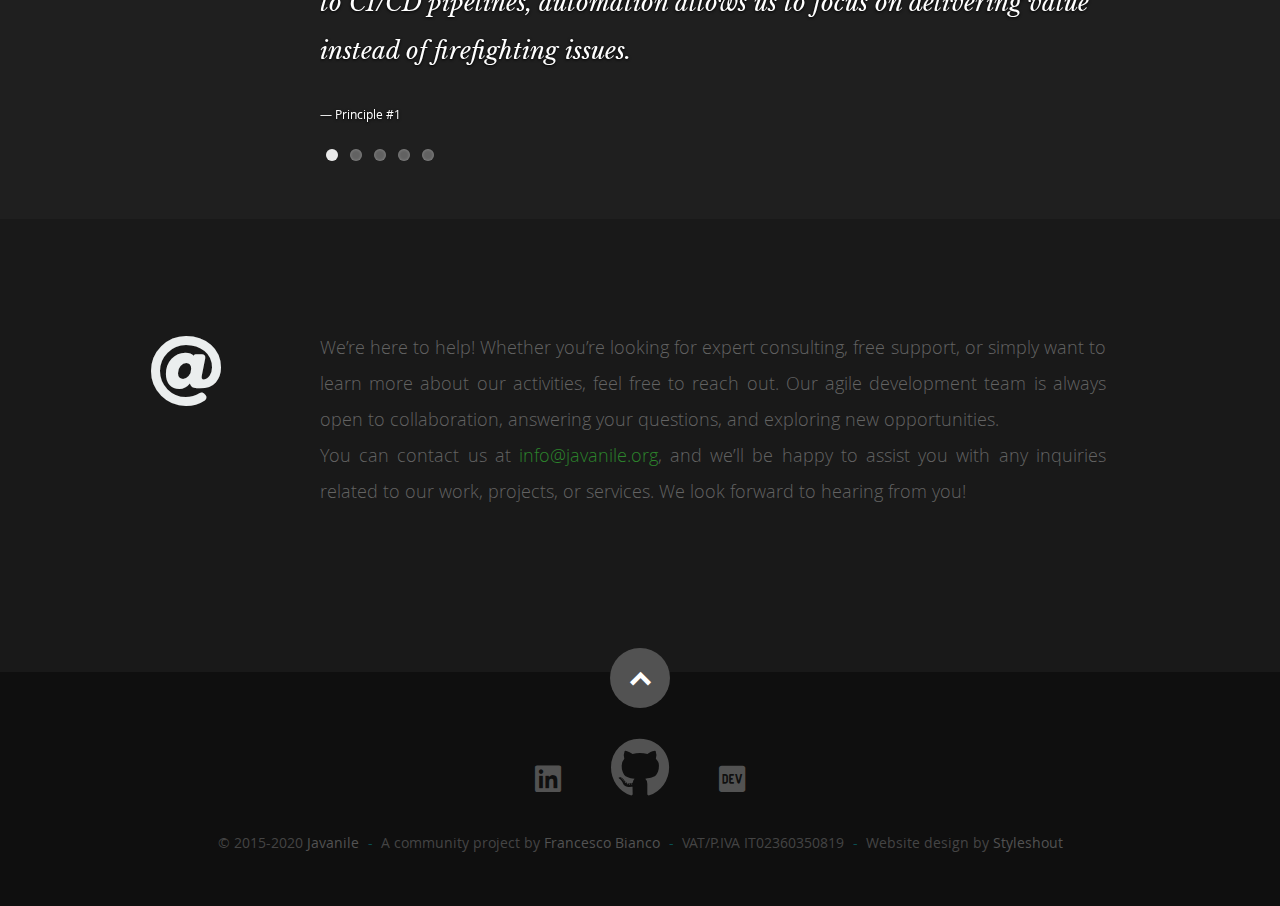
==== commit 7bdda0a9: "Update index.html" ====
--- a/index.html
+++ b/index.html
@@ -26,7 +26,7 @@
 
 <body>
 
-<div style="position: fixed; top: 0; left: 0; width: 100%; background-color: #8a2be2; color: white; text-align: center; padding: 6px 0; font-family: 'Arial', sans-serif; font-size: 16px; box-shadow: 0 2px 10px rgba(0,0,0,0.2); z-index: 20;">
+<div style="position: fixed; top: 0; left: 0; width: 100%; background-color: #8a2be2; color: white; text-align: center; padding: 6px 0; font-family: 'Arial', sans-serif; font-size: 16px; box-shadow: 0 2px 10px rgba(0,0,0,0.2); z-index: 20;" class="hide-on-mobile">
 <span style="font-weight: bold;">✨ EXCITING NEWS! ✨</span> 
 Join our monthly <span style="font-weight: bold;">Hackathon</span> 🚀 
 <span style="display: inline-block; margin: 0 5px;">•</span> 
@@ -82,7 +82,7 @@
         <div class="row">
 
             <div class="three columns">
-                <img class="profile-pic"  src="images/avatar.png" alt="Javanile" />
+                <img class="profile-pic"  src="https://github.com/javanile.png" alt="Javanile" />
             </div>
 
             <div class="nine columns main-col">
@@ -684,7 +684,7 @@
 
    </footer> <!-- Footer End-->
 	
-   <a href="https://github.com/javanile/javanile.github.io" target="_blank">
+   <a href="https://github.com/javanile/javanile.github.io" target="_blank" class="hide-on-mobile">
    	<img src="https://github.blog/wp-content/uploads/2008/12/forkme_right_green_007200.png?resize=149%2C149"
 	     style="position:fixed;top:0;right:0;border:0;z-index:20"
 	     width="149" height="149"  
--- a/css/media-queries.css
+++ b/css/media-queries.css
@@ -222,6 +222,7 @@
       padding: 15px 20px;
    }
    #about .main-col { padding-right: 30px; }
+
 
 
    /* Resume Section
@@ -335,7 +336,7 @@
       line-height: 54px;
    }
 
-
+   .hide-on-mobile { display: none; }
 }
 
 /* mobile narrow
